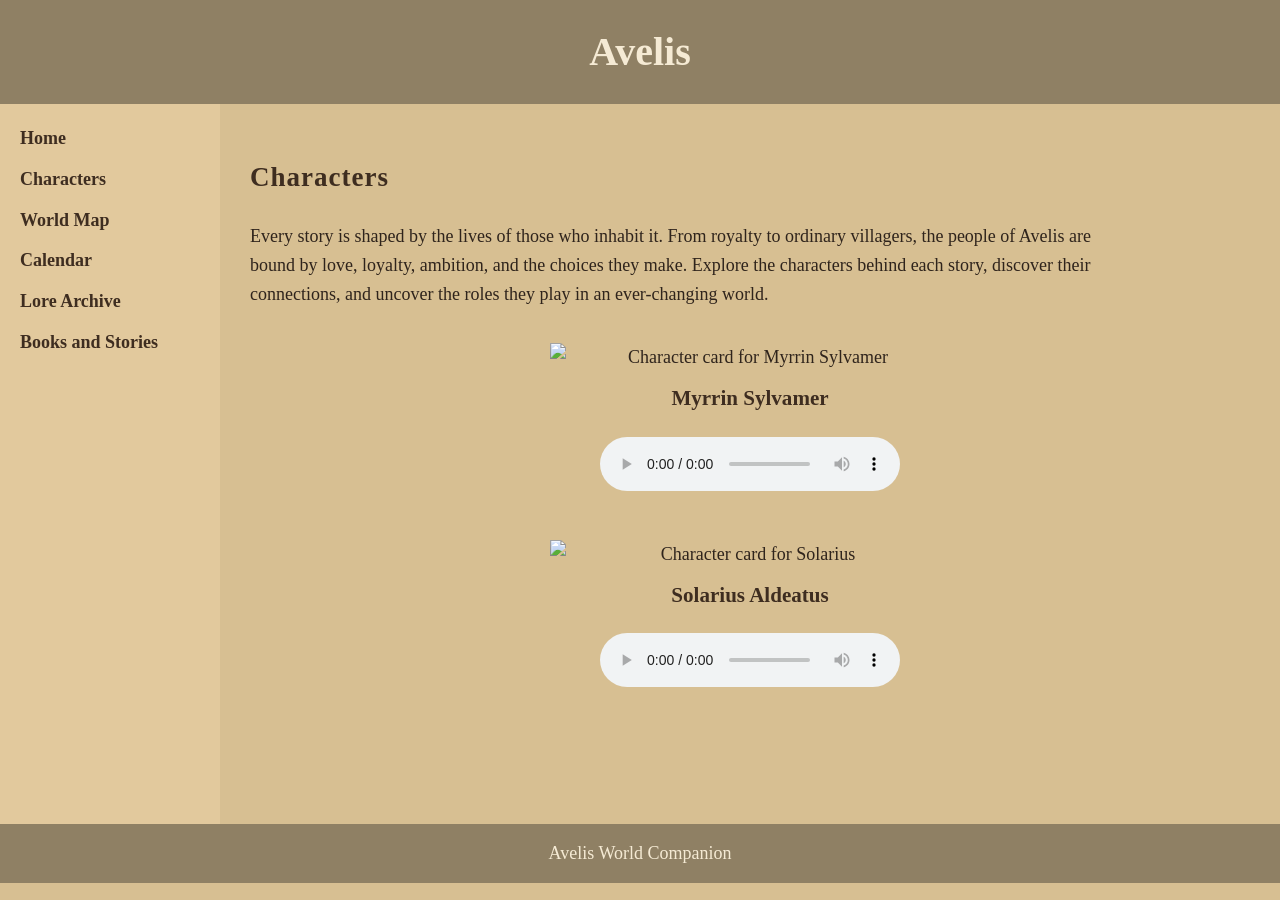
==== characters.html @ f592d96c "Complete Activity 2 website updates" ====
<!DOCTYPE html>
<html lang="en">

<head>
    <meta charset="UTF-8">
    <meta name="viewport" content="width=device-width, initial-scale=1.0">

    <title>Avelis | Characters</title>

    <!-- CST-120 Milestone Project - Characters Page -->

    <style>
        body {
            margin: 0;
            font-family: "Times New Roman", serif;
            font-size: 18px;
            line-height: 1.6;
            color: #2f241c;
            background-color: #d7bf92;
        }

        header {
            background-color: #8f8064;
            padding: 20px;
            text-align: center;
        }

        header h1 {
            margin: 0;
            font-family: Castellar, Georgia, serif;
            font-size: 40px;
            color: #f5ead4;
        }

        .page-layout {
            display: flex;
            min-height: 80vh;
        }

        nav {
            width: 180px;
            background-color: #e2c99d;
            padding: 20px;
        }

        nav ul {
            list-style-type: none;
            padding: 0;
            margin: 0;
        }

        nav li {
            margin-bottom: 12px;
        }

        nav a {
            color: #3e2d20;
            font-weight: bold;
            text-decoration: none;
        }

        nav a:hover {
            text-decoration: underline;
        }

        main {
            flex: 1;
            padding: 30px;
        }

        h2,
        h3 {
            font-family: Castellar, Georgia, serif;
            color: #3e2d20;
        }

        .character-intro {
            max-width: 850px;
            margin-bottom: 35px;
        }

        .character-list {
            display: flex;
            flex-direction: column;
            align-items: center;
            gap: 40px;
        }

        .character-link {
            color: inherit;
            text-decoration: none;
        }

        .character-card {
            text-align: center;
        }

        .character-frame {
            width: 400px;
            height: auto;
            display: block;
        }

        .character-name {
            margin-top: 10px;
        }

        .character-card:hover {
            transform: scale(1.02);
        }

        footer {
            background-color: #8f8064;
            color: #f5ead4;
            text-align: center;
            padding: 15px;
        }

        footer p {
            margin: 0;
        }
    </style>
</head>

<body>

    <header>
        <h1>Avelis</h1>
    </header>

    <div class="page-layout">

      
        <nav aria-label="Main navigation">
            <ul>
                <li><a href="index.html">Home</a></li>
                <li><a href="characters.html">Characters</a></li>
                <li><a href="#">World Map</a></li>
                <li><a href="#">Calendar</a></li>
                <li><a href="lore.html">Lore Archive</a></li>
                <li><a href="#">Books and Stories</a></li>
            </ul>
        </nav>

        <main>

            <section class="character-intro">
            <h2 style="letter-spacing: 1px;">Characters</h2>

            <p style="max-width: 850px;">
                Every story is shaped by the lives of those who inhabit it.
                From royalty to ordinary villagers, the people of Avelis are
                bound by love, loyalty, ambition, and the choices they make.
                Explore the characters behind each story, discover their
                connections, and uncover the roles they play in an ever-changing world.
            </p>
        </section>

            <section class="character-list">

                
                <a href="lore.html" class="character-link">

                    <article class="character-card">

                        <img
                            src="Images/character-cards.png"
                            alt="Character card for Myrrin Sylvamer"
                            class="character-frame"
                        >

                        <h3 class="character-name">Myrrin Sylvamer</h3>

                        <audio controls>
                            <source src="audio/Myrrin.m4a" type="audio/mp4">
                            Your browser does not support the audio element.
                        </audio>

                    </article>

                </a>

                <article class="character-card">

                    <img
                        src="Images/character-cards.png"
                        alt="Character card for Solarius"
                        class="character-frame"
                    >

                    <h3 class="character-name">Solarius Aldeatus</h3>

                    <audio controls>
                        <source src="audio/Solarius.m4a" type="audio/mp4">
                        Your browser does not support the audio element.
                    </audio>

                </article>

            </section>

        </main>

    </div>

    <footer>
        <p>Avelis World Companion</p>
    </footer>

</body>

</html>
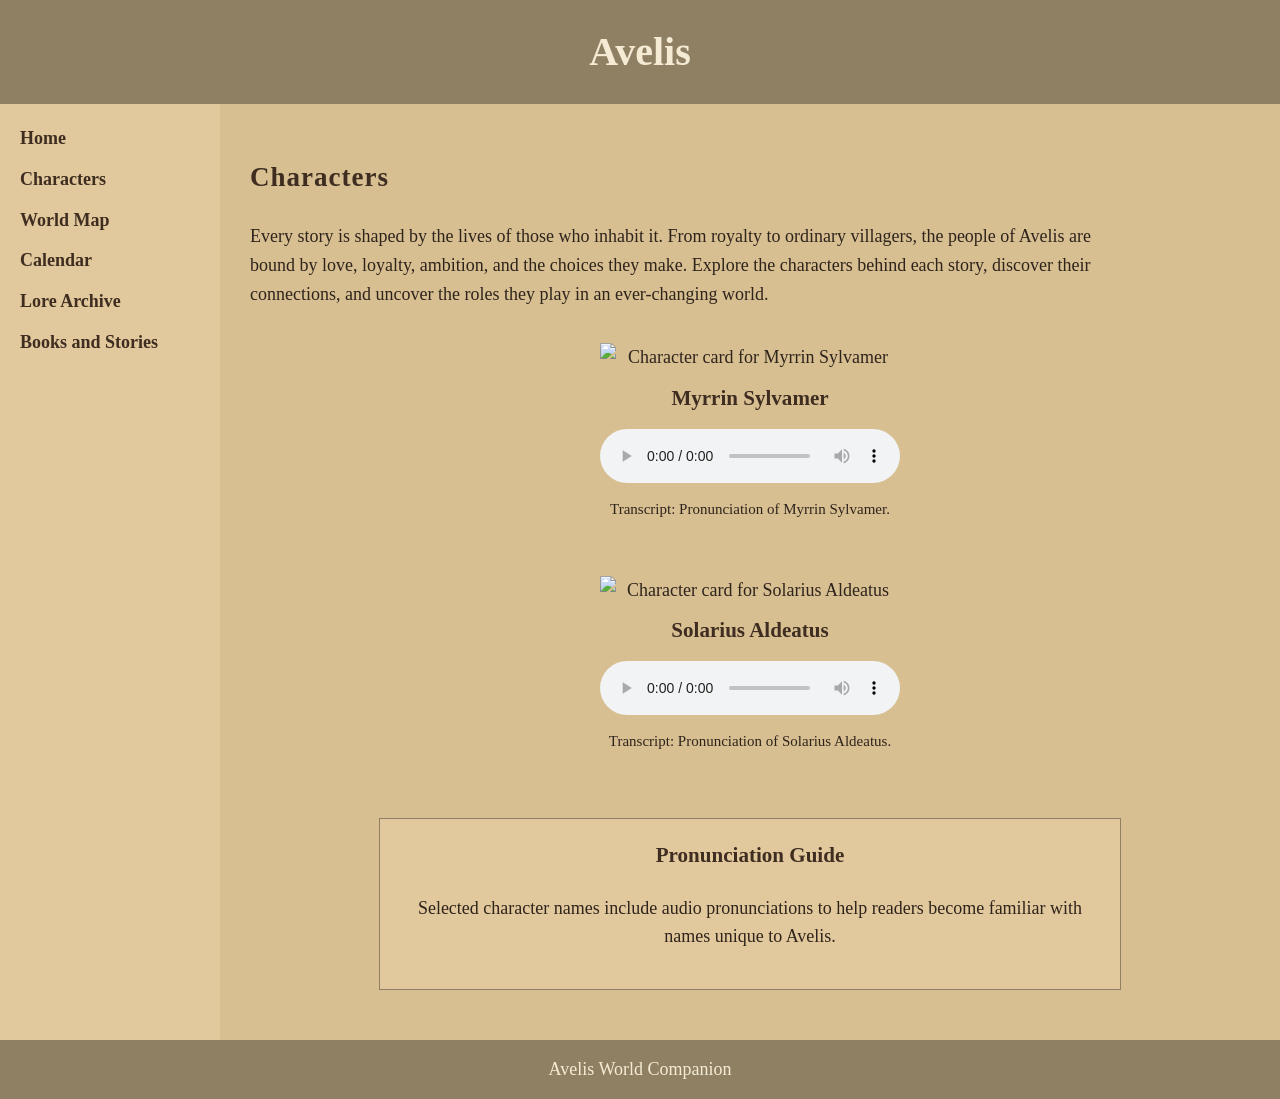
==== commit 49be21c9: "Update Milestone website" ====
--- a/characters.html
+++ b/characters.html
@@ -1,3 +1,10 @@
+<!--
+    CST-120 Milestone 2 - Characters Page
+    This page introduces important characters from the world of Avelis.
+    Character cards, navigation, semantic HTML, and pronunciation audio
+    help users explore the world and understand invented character names.
+-->
+
 <!DOCTYPE html>
 <html lang="en">
 
@@ -7,9 +14,8 @@
 
     <title>Avelis | Characters</title>
 
-    <!-- CST-120 Milestone Project - Characters Page -->
-
     <style>
+
         body {
             margin: 0;
             font-family: "Times New Roman", serif;
@@ -41,6 +47,7 @@
             width: 180px;
             background-color: #e2c99d;
             padding: 20px;
+            flex-shrink: 0;
         }
 
         nav ul {
@@ -96,17 +103,40 @@
         }
 
         .character-frame {
-            width: 400px;
+            width: 300px;
             height: auto;
             display: block;
         }
 
         .character-name {
             margin-top: 10px;
+            margin-bottom: 8px;
         }
 
         .character-card:hover {
             transform: scale(1.02);
+        }
+
+        audio {
+            margin-top: 5px;
+        }
+
+        .audio-transcript {
+            font-size: 15px;
+            margin-top: 5px;
+        }
+
+        aside {
+            max-width: 700px;
+            margin: 50px auto 20px auto;
+            padding: 20px;
+            background-color: #e2c99d;
+            border: 1px solid #8f8064;
+            text-align: center;
+        }
+
+        aside h3 {
+            margin-top: 0;
         }
 
         footer {
@@ -119,18 +149,26 @@
         footer p {
             margin: 0;
         }
+
     </style>
 </head>
 
 <body>
 
+    <!--
+        The header identifies the website and provides a consistent
+        introductory landmark for users and assistive technologies.
+    -->
     <header>
         <h1>Avelis</h1>
     </header>
 
     <div class="page-layout">
 
-      
+        <!--
+            Relative anchor links provide consistent navigation between
+            Avelis pages and help users discover related site content.
+        -->
         <nav aria-label="Main navigation">
             <ul>
                 <li><a href="index.html">Home</a></li>
@@ -142,26 +180,42 @@
             </ul>
         </nav>
 
+        <!--
+            The main element identifies the primary content of this page
+            and separates it from repeated navigation and footer content.
+        -->
         <main>
 
+            <!--
+                This section introduces the purpose of the Characters page.
+            -->
             <section class="character-intro">
-            <h2 style="letter-spacing: 1px;">Characters</h2>
-
-            <p style="max-width: 850px;">
-                Every story is shaped by the lives of those who inhabit it.
-                From royalty to ordinary villagers, the people of Avelis are
-                bound by love, loyalty, ambition, and the choices they make.
-                Explore the characters behind each story, discover their
-                connections, and uncover the roles they play in an ever-changing world.
-            </p>
-        </section>
-
+
+                <h2 style="letter-spacing: 1px;">Characters</h2>
+
+                <p style="max-width: 850px;">
+                    Every story is shaped by the lives of those who inhabit it.
+                    From royalty to ordinary villagers, the people of Avelis are
+                    bound by love, loyalty, ambition, and the choices they make.
+                    Explore the characters behind each story, discover their
+                    connections, and uncover the roles they play in an ever-changing world.
+                </p>
+
+            </section>
+
+            <!--
+                Each article contains information about an individual character.
+                Article elements help organize self-contained character entries.
+            -->
             <section class="character-list">
 
-                
-                <a href="lore.html" class="character-link">
-
-                    <article class="character-card">
+                <article class="character-card">
+
+                    <!--
+                        The character image also functions as a media-based anchor
+                        linking users to additional information in the Lore Archive.
+                    -->
+                    <a href="lore.html" class="character-link">
 
                         <img
                             src="Images/character-cards.png"
@@ -169,40 +223,76 @@
                             class="character-frame"
                         >
 
-                        <h3 class="character-name">Myrrin Sylvamer</h3>
-
-                        <audio controls>
-                            <source src="audio/Myrrin.m4a" type="audio/mp4">
-                            Your browser does not support the audio element.
-                        </audio>
-
-                    </article>
-
-                </a>
+                    </a>
+
+                    <h3 class="character-name">Myrrin Sylvamer</h3>
+
+                    <!--
+                        Original pronunciation recording created for the Avelis project.
+                        Playback controls allow users to choose when audio begins.
+                        The transcript below provides a text alternative.
+                    -->
+                    <audio controls>
+                        <source src="audio/Myrrin.m4a" type="audio/mp4">
+                        Your browser does not support the audio element.
+                    </audio>
+
+                    <p class="audio-transcript">
+                        Transcript: Pronunciation of Myrrin Sylvamer.
+                    </p>
+
+                </article>
 
                 <article class="character-card">
 
                     <img
                         src="Images/character-cards.png"
-                        alt="Character card for Solarius"
+                        alt="Character card for Solarius Aldeatus"
                         class="character-frame"
                     >
 
                     <h3 class="character-name">Solarius Aldeatus</h3>
 
+                    <!--
+                        Original pronunciation recording created for the Avelis project.
+                        Playback controls give users control over the media.
+                        The transcript provides a text alternative.
+                    -->
                     <audio controls>
                         <source src="audio/Solarius.m4a" type="audio/mp4">
                         Your browser does not support the audio element.
                     </audio>
 
+                    <p class="audio-transcript">
+                        Transcript: Pronunciation of Solarius Aldeatus.
+                    </p>
+
                 </article>
 
             </section>
 
+            <!--
+                The aside provides supporting information related to the
+                pronunciation feature without interrupting the main character content.
+            -->
+            <aside>
+
+                <h3>Pronunciation Guide</h3>
+
+                <p>
+                    Selected character names include audio pronunciations to help
+                    readers become familiar with names unique to Avelis.
+                </p>
+
+            </aside>
+
         </main>
 
     </div>
 
+    <!--
+        The footer provides consistent closing information for the website.
+    -->
     <footer>
         <p>Avelis World Companion</p>
     </footer>
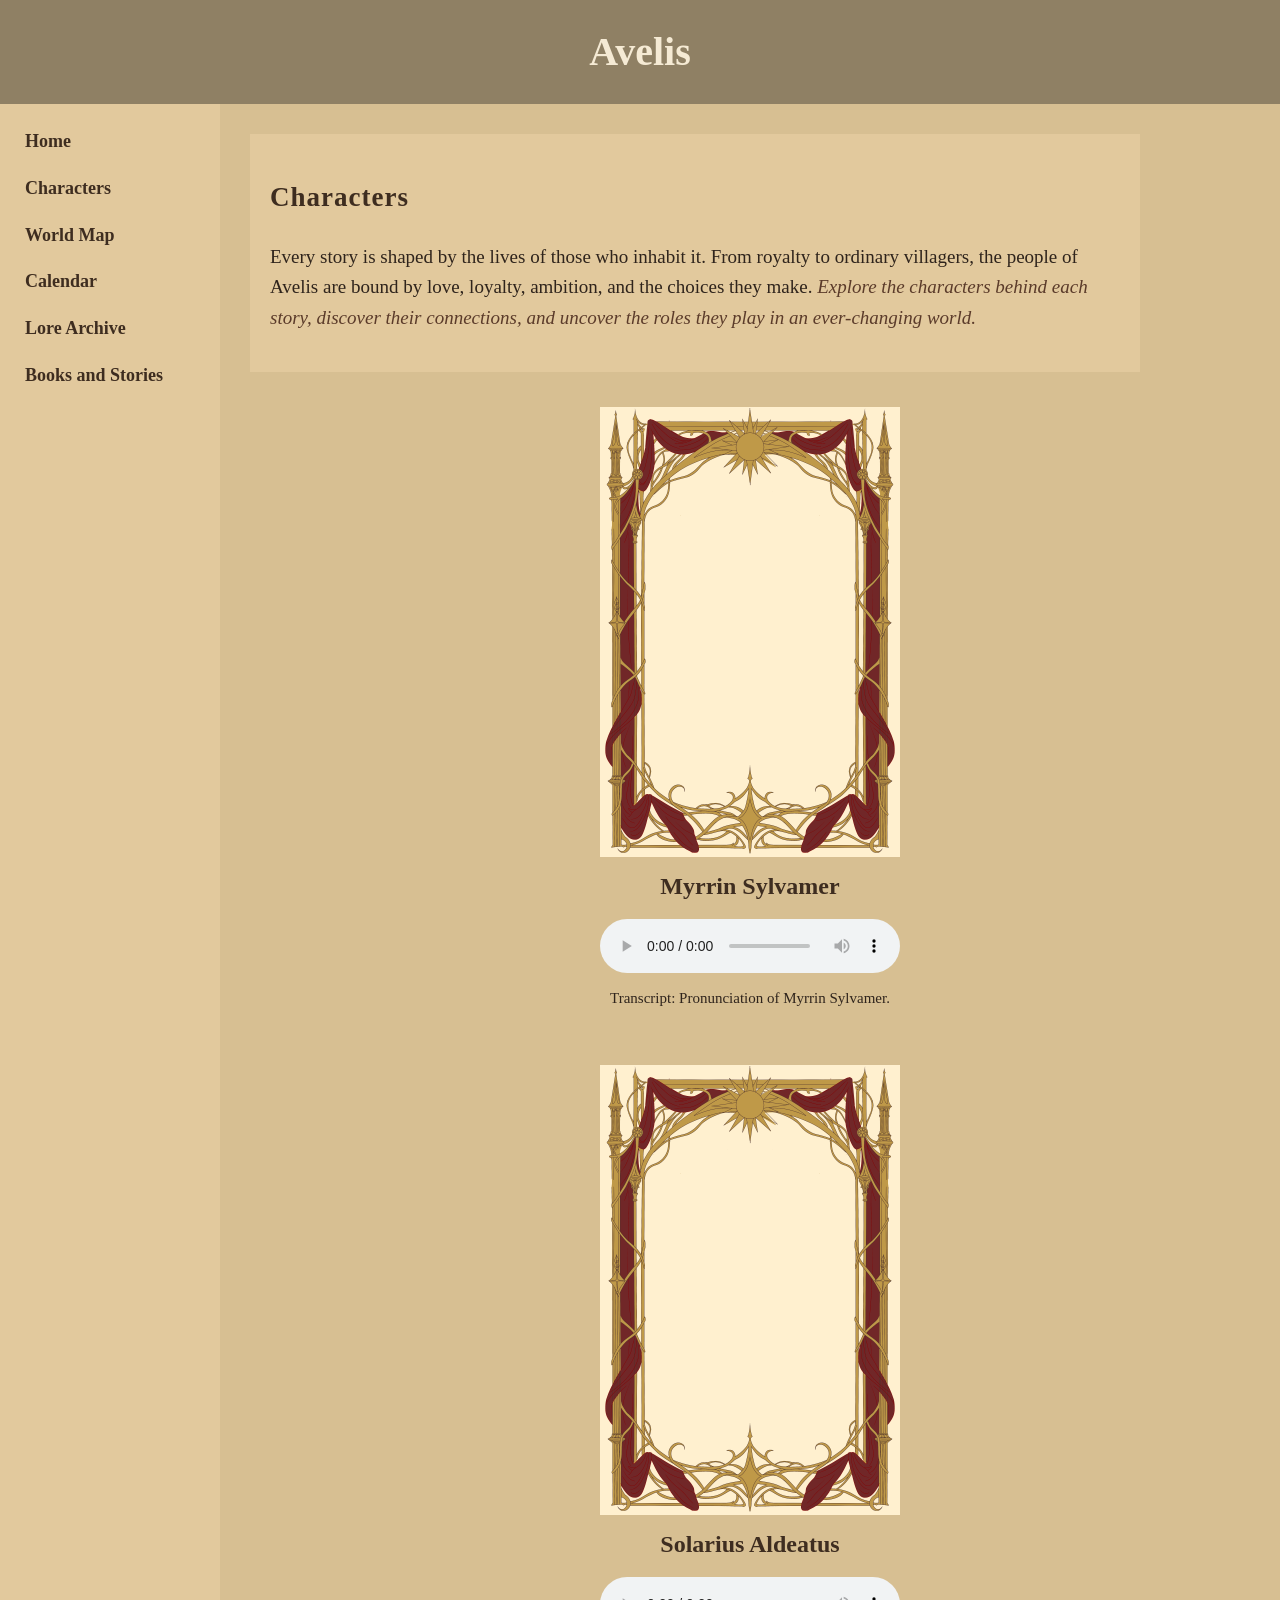
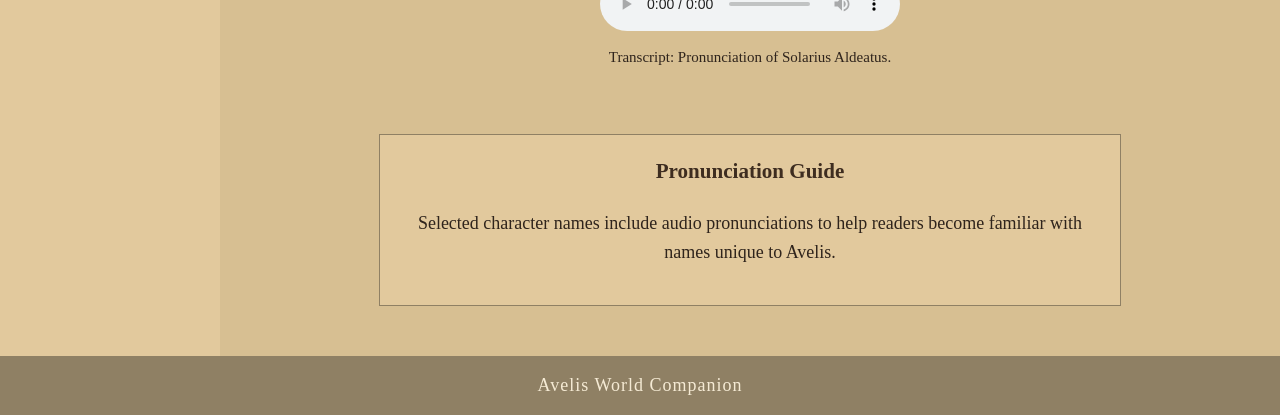
==== commit ea352691: "Complete Milestone 3 website styling" ====
--- a/characters.html
+++ b/characters.html
@@ -1,11 +1,12 @@
+<!DOCTYPE html>
+
 <!--
-    CST-120 Milestone 2 - Characters Page
+    CST-120 Milestone 3 - Characters Page
     This page introduces important characters from the world of Avelis.
-    Character cards, navigation, semantic HTML, and pronunciation audio
-    help users explore the world and understand invented character names.
+    Shared site styling is stored in styles.css, while character-specific
+    layout, interaction, and intentional specificity overrides remain here.
 -->
 
-<!DOCTYPE html>
 <html lang="en">
 
 <head>
@@ -14,77 +15,42 @@
 
     <title>Avelis | Characters</title>
 
+    <link rel="stylesheet" href="styles.css">
+
     <style>
 
-        body {
-            margin: 0;
-            font-family: "Times New Roman", serif;
-            font-size: 18px;
-            line-height: 1.6;
-            color: #2f241c;
-            background-color: #d7bf92;
-        }
-
-        header {
-            background-color: #8f8064;
-            padding: 20px;
-            text-align: center;
-        }
-
-        header h1 {
-            margin: 0;
-            font-family: Castellar, Georgia, serif;
-            font-size: 40px;
-            color: #f5ead4;
-        }
-
-        .page-layout {
-            display: flex;
-            min-height: 80vh;
-        }
-
-        nav {
-            width: 180px;
-            background-color: #e2c99d;
-            padding: 20px;
-            flex-shrink: 0;
-        }
-
-        nav ul {
-            list-style-type: none;
-            padding: 0;
-            margin: 0;
-        }
-
-        nav li {
-            margin-bottom: 12px;
-        }
-
-        nav a {
-            color: #3e2d20;
-            font-weight: bold;
-            text-decoration: none;
-        }
-
-        nav a:hover {
-            text-decoration: underline;
-        }
-
-        main {
-            flex: 1;
-            padding: 30px;
-        }
-
-        h2,
-        h3 {
-            font-family: Castellar, Georgia, serif;
-            color: #3e2d20;
-        }
+        /* Characters page introduction */
 
         .character-intro {
             max-width: 850px;
             margin-bottom: 35px;
-        }
+            padding: 20px;
+            background-color: #e2c99d;
+        }
+
+        /*
+            These selectors intentionally have greater specificity than
+            the shared character-intro rules in styles.css.
+        */
+
+        main .character-intro h2 {
+            letter-spacing: 1px;
+            color: #3e2d20;
+        }
+
+        main .character-intro p {
+            max-width: 850px;
+            font-size: 19px;
+            color: #2f241c;
+        }
+
+        .intro-emphasis {
+            color: #5b3b2a;
+            font-style: italic;
+        }
+
+
+        /* Character cards */
 
         .character-list {
             display: flex;
@@ -100,12 +66,23 @@
 
         .character-card {
             text-align: center;
+            transition: transform 0.3s ease;
+        }
+
+        .character-card:hover,
+        .character-card:focus-within {
+            transform: scale(1.02);
         }
 
         .character-frame {
             width: 300px;
             height: auto;
             display: block;
+            transition: transform 0.3s ease;
+        }
+
+        .character-frame:hover {
+            transform: rotate(1deg);
         }
 
         .character-name {
@@ -113,11 +90,19 @@
             margin-bottom: 8px;
         }
 
-        .character-card:hover {
-            transform: scale(1.02);
-        }
-
-        audio {
+        /*
+            This page-specific selector intentionally overrides the
+            shared .character-name font size in styles.css.
+        */
+
+        article.character-card .character-name {
+            font-size: 24px;
+        }
+
+
+        /* Pronunciation media */
+
+        .character-card audio {
             margin-top: 5px;
         }
 
@@ -126,49 +111,151 @@
             margin-top: 5px;
         }
 
-        aside {
+
+        /* Pronunciation guide */
+
+        .pronunciation-guide {
             max-width: 700px;
             margin: 50px auto 20px auto;
             padding: 20px;
-            background-color: #e2c99d;
-            border: 1px solid #8f8064;
             text-align: center;
-        }
-
-        aside h3 {
+            transition:
+                background-color 0.4s ease,
+                border-color 0.4s ease;
+        }
+
+        .pronunciation-guide:hover {
+            background-color: #ecd8b4;
+            border-color: #6f5137;
+        }
+
+        .pronunciation-guide h3 {
             margin-top: 0;
         }
 
-        footer {
-            background-color: #8f8064;
-            color: #f5ead4;
-            text-align: center;
-            padding: 15px;
-        }
-
-        footer p {
-            margin: 0;
+
+        /* Animation 1: subtle movement */
+
+        @keyframes gentleMove {
+            from {
+                transform: translateY(0);
+            }
+
+            to {
+                transform: translateY(-6px);
+            }
+        }
+
+        .character-name {
+            animation: gentleMove 1.5s ease-in-out alternate;
+        }
+
+
+        /* Animation 2: heading color */
+
+        @keyframes softColorChange {
+            from {
+                color: #3e2d20;
+            }
+
+            to {
+                color: #8f8064;
+            }
+        }
+
+        .character-intro h2 {
+            animation: softColorChange 2s ease-in-out alternate;
+        }
+
+
+        /* Animation 3: slower timing */
+
+        @keyframes gentlePulse {
+            0% {
+                transform: scale(1);
+            }
+
+            50% {
+                transform: scale(1.02);
+            }
+
+            100% {
+                transform: scale(1);
+            }
+        }
+
+        .pronunciation-guide {
+            animation: gentlePulse 3s ease-in-out;
+        }
+
+
+        /* Animation 4: delayed appearance */
+
+        @keyframes fadeIn {
+            from {
+                opacity: 0;
+            }
+
+            to {
+                opacity: 1;
+            }
+        }
+
+        .audio-transcript {
+            animation: fadeIn 1s ease 1s both;
+        }
+
+
+        /* Responsive character layout */
+
+        @media (max-width: 800px) {
+
+            .page-layout {
+                display: block;
+            }
+
+            nav {
+                width: auto;
+            }
+
+            nav ul {
+                display: flex;
+                flex-wrap: wrap;
+                gap: 10px;
+            }
+
+            nav li {
+                margin-bottom: 0;
+            }
+
+            .character-frame {
+                width: 100%;
+                max-width: 300px;
+            }
+
+            .character-intro {
+                margin-left: auto;
+                margin-right: auto;
+            }
         }
 
     </style>
 </head>
 
+
 <body>
 
-    <!--
-        The header identifies the website and provides a consistent
-        introductory landmark for users and assistive technologies.
-    -->
+    <!-- Shared site header -->
+
     <header>
         <h1>Avelis</h1>
     </header>
 
+
     <div class="page-layout">
 
-        <!--
-            Relative anchor links provide consistent navigation between
-            Avelis pages and help users discover related site content.
-        -->
+        <!-- Main site navigation -->
+
         <nav aria-label="Main navigation">
             <ul>
                 <li><a href="index.html">Home</a></li>
@@ -180,60 +267,67 @@
             </ul>
         </nav>
 
-        <!--
-            The main element identifies the primary content of this page
-            and separates it from repeated navigation and footer content.
-        -->
+
         <main>
 
-            <!--
-                This section introduces the purpose of the Characters page.
-            -->
+            <!-- Characters page introduction -->
+
             <section class="character-intro">
 
-                <h2 style="letter-spacing: 1px;">Characters</h2>
-
-                <p style="max-width: 850px;">
+                <h2>Characters</h2>
+
+                <p>
                     Every story is shaped by the lives of those who inhabit it.
                     From royalty to ordinary villagers, the people of Avelis are
                     bound by love, loyalty, ambition, and the choices they make.
-                    Explore the characters behind each story, discover their
-                    connections, and uncover the roles they play in an ever-changing world.
+
+                    <span class="intro-emphasis">
+                        Explore the characters behind each story, discover their
+                        connections, and uncover the roles they play in an
+                        ever-changing world.
+                    </span>
                 </p>
 
             </section>
 
-            <!--
-                Each article contains information about an individual character.
-                Article elements help organize self-contained character entries.
-            -->
+
+            <!-- Character entries -->
+
             <section class="character-list">
 
                 <article class="character-card">
 
                     <!--
-                        The character image also functions as a media-based anchor
-                        linking users to additional information in the Lore Archive.
+                        Myrrin's image also acts as a link to the Lore Archive,
+                        connecting character content with related world information.
                     -->
+
                     <a href="lore.html" class="character-link">
 
                         <img
-                            src="Images/character-cards.png"
+                            src="images/character-cards.png"
                             alt="Character card for Myrrin Sylvamer"
                             class="character-frame"
                         >
 
                     </a>
 
-                    <h3 class="character-name">Myrrin Sylvamer</h3>
+
+                    <h3 class="character-name">
+                        Myrrin Sylvamer
+                    </h3>
+
 
                     <!--
-                        Original pronunciation recording created for the Avelis project.
-                        Playback controls allow users to choose when audio begins.
-                        The transcript below provides a text alternative.
+                        Audio controls allow users to choose when playback begins.
+                        The written transcript provides a text alternative.
                     -->
+
                     <audio controls>
-                        <source src="audio/Myrrin.m4a" type="audio/mp4">
+                        <source
+                            src="audio/Myrrin.m4a"
+                            type="audio/mp4"
+                        >
                         Your browser does not support the audio element.
                     </audio>
 
@@ -243,23 +337,31 @@
 
                 </article>
 
+
                 <article class="character-card">
 
                     <img
-                        src="Images/character-cards.png"
+                        src="images/character-cards.png"
                         alt="Character card for Solarius Aldeatus"
                         class="character-frame"
                     >
 
-                    <h3 class="character-name">Solarius Aldeatus</h3>
+
+                    <h3 class="character-name">
+                        Solarius Aldeatus
+                    </h3>
+
 
                     <!--
-                        Original pronunciation recording created for the Avelis project.
-                        Playback controls give users control over the media.
-                        The transcript provides a text alternative.
+                        Audio controls provide user-controlled pronunciation media.
+                        The written transcript provides a text alternative.
                     -->
+
                     <audio controls>
-                        <source src="audio/Solarius.m4a" type="audio/mp4">
+                        <source
+                            src="audio/Solarius.m4a"
+                            type="audio/mp4"
+                        >
                         Your browser does not support the audio element.
                     </audio>
 
@@ -271,11 +373,10 @@
 
             </section>
 
-            <!--
-                The aside provides supporting information related to the
-                pronunciation feature without interrupting the main character content.
-            -->
-            <aside>
+
+            <!-- Supporting pronunciation information -->
+
+            <aside class="pronunciation-guide">
 
                 <h3>Pronunciation Guide</h3>
 
@@ -290,9 +391,9 @@
 
     </div>
 
-    <!--
-        The footer provides consistent closing information for the website.
-    -->
+
+    <!-- Shared site footer -->
+
     <footer>
         <p>Avelis World Companion</p>
     </footer>
--- a/styles.css
+++ b/styles.css
@@ -0,0 +1,174 @@
+/*
+    Avelis World Companion - Shared Stylesheet
+
+    Naming approach:
+    Shared site elements use simple element and class selectors.
+    Page-specific styles remain in their individual HTML files when needed.
+    This keeps reusable styles predictable and allows intentional
+    specificity overrides without using !important.
+*/
+
+:root {
+    --color-background: #d7bf92;
+    --color-panel: #e2c99d;
+    --color-header: #8f8064;
+    --color-text: #2f241c;
+    --color-heading: #3e2d20;
+    --color-light: #f5ead4;
+    --color-accent: #d3b47b;
+    --color-border: #8f8064;
+}
+
+
+/* Shared page structure */
+
+body {
+    margin: 0;
+    font-family: "Times New Roman", serif;
+    font-size: 18px;
+    line-height: 1.6;
+    color: var(--color-text);
+    background-color: var(--color-background);
+}
+
+header {
+    background-color: var(--color-header);
+    padding: 20px;
+    text-align: center;
+}
+
+header h1 {
+    margin: 0;
+    font-family: Castellar, Georgia, serif;
+    font-size: 40px;
+    color: var(--color-light);
+}
+
+.page-layout {
+    display: flex;
+    min-height: 80vh;
+}
+
+main {
+    flex: 1;
+    padding: 30px;
+}
+
+h2,
+h3 {
+    font-family: Castellar, Georgia, serif;
+    color: var(--color-heading);
+}
+
+
+/* Shared navigation */
+
+nav {
+    width: 180px;
+    background-color: var(--color-panel);
+    padding: 20px;
+    flex-shrink: 0;
+}
+
+nav ul {
+    list-style-type: none;
+    padding: 0;
+    margin: 0;
+}
+
+nav li {
+    margin-bottom: 12px;
+}
+
+nav a {
+    display: inline-block;
+    padding: 3px 5px;
+    border-radius: 4px;
+    color: var(--color-heading);
+    background-color: transparent;
+    font-weight: bold;
+    text-decoration: none;
+    transition: background-color 0.3s ease,
+                color 0.3s ease;
+}
+
+nav a:hover,
+nav a:focus {
+    background-color: var(--color-accent);
+    color: #ffffff;
+    text-decoration: underline;
+}
+
+
+/* Shared media */
+
+img {
+    max-width: 100%;
+    height: auto;
+}
+
+audio,
+video {
+    max-width: 100%;
+}
+
+
+/* Shared supporting content */
+
+aside {
+    background-color: var(--color-panel);
+    border: 1px solid var(--color-border);
+}
+
+
+/*
+    Shared character styles.
+    The Characters page intentionally uses more specific
+    internal selectors to override some of these rules.
+*/
+
+.character-intro h2 {
+    color: #6f5137;
+}
+
+.character-intro p {
+    color: #6f5137;
+}
+
+.character-name {
+    font-size: 20px;
+}
+
+
+/* Shared footer */
+
+footer {
+    background-color: var(--color-header);
+    color: var(--color-light);
+    text-align: center;
+    padding: 15px;
+    letter-spacing: 1px;
+}
+
+footer p {
+    margin: 0;
+}
+
+
+/*
+    Accessibility:
+    Motion is reduced when the user's device requests
+    a reduced-motion experience.
+*/
+
+@media (prefers-reduced-motion: reduce) {
+
+    *,
+    *::before,
+    *::after {
+        animation-duration: 0.01ms !important;
+        animation-iteration-count: 1 !important;
+        transition-duration: 0.01ms !important;
+        scroll-behavior: auto !important;
+    }
+}
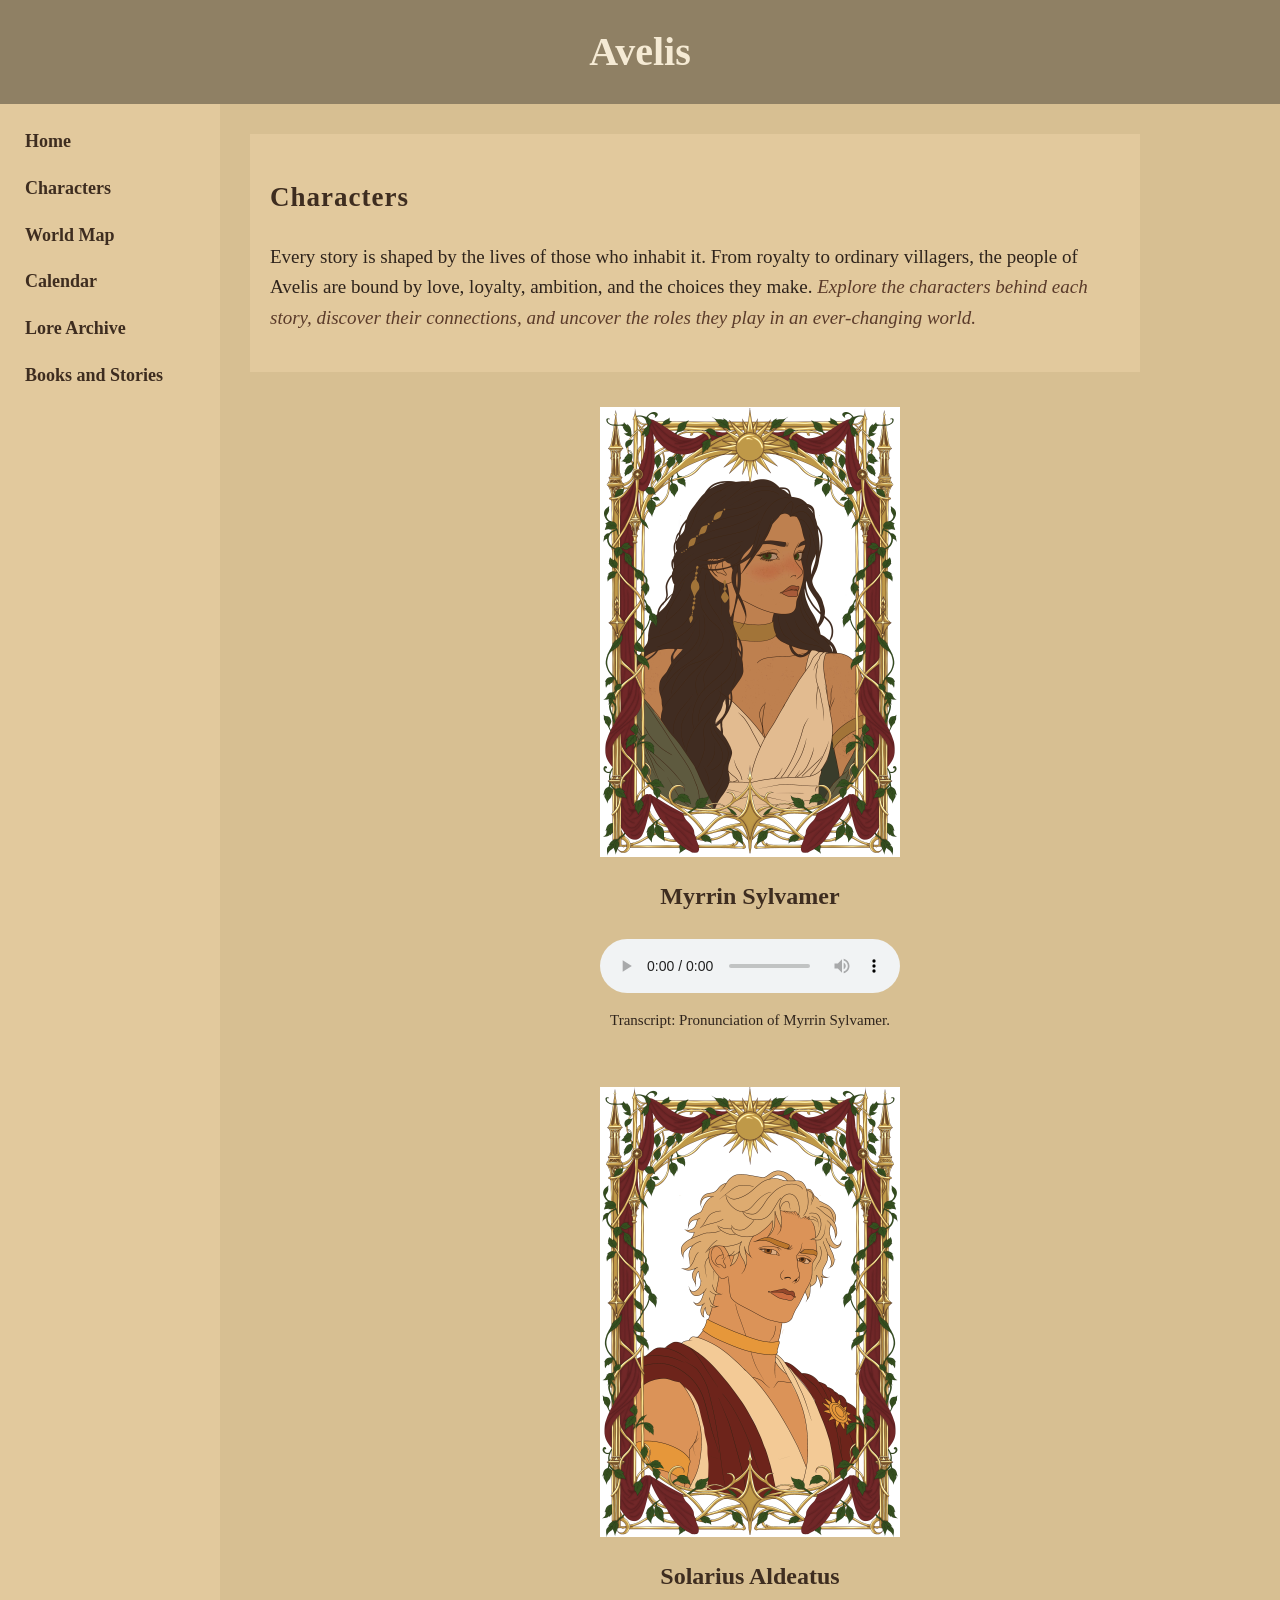
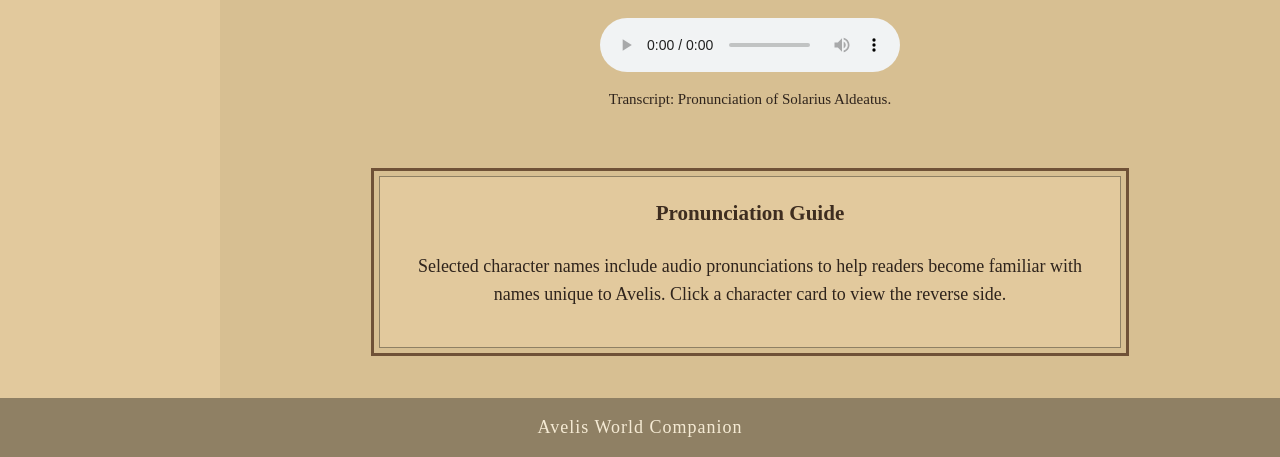
==== commit ab075225: "Update Milestone 4 pages and styles" ====
--- a/characters.html
+++ b/characters.html
@@ -1,7 +1,7 @@
 <!DOCTYPE html>
 
 <!--
-    CST-120 Milestone 3 - Characters Page
+    CST-120 Milestone 4 - Characters Page
     This page introduces important characters from the world of Avelis.
     Shared site styling is stored in styles.css, while character-specific
     layout, interaction, and intentional specificity overrides remain here.
@@ -50,7 +50,10 @@
         }
 
 
-        /* Character cards */
+        /*
+            Flexbox keeps the character cards in a centered vertical list.
+            Gap provides consistent spacing between each character entry.
+        */
 
         .character-list {
             display: flex;
@@ -59,31 +62,84 @@
             gap: 40px;
         }
 
-        .character-link {
-            color: inherit;
-            text-decoration: none;
-        }
+
+        /*
+            Grid organizes the card image, character name, audio,
+            and transcript into one centered column.
+        */
 
         .character-card {
+            display: grid;
+            grid-template-columns: 1fr;
+            justify-items: center;
+            gap: 10px;
             text-align: center;
             transition: transform 0.3s ease;
         }
 
-        .character-card:hover,
-        .character-card:focus-within {
+        /*
+            Existing hover transformation:
+            the full character card grows slightly.
+        */
+
+        .character-card:hover {
             transform: scale(1.02);
         }
+
+
+        /* Flip card */
+
+        .flip-card {
+            width: 300px;
+            height: 450px;
+            perspective: 1000px;
+            cursor: pointer;
+            background-color: transparent;
+        }
+
+        .flip-card-inner {
+            position: relative;
+            width: 100%;
+            height: 100%;
+            transition: transform 0.7s ease;
+            transform-style: preserve-3d;
+        }
+
+        /*
+            The flipped class is added with JavaScript
+            only after the visitor clicks the card.
+        */
+
+        .flip-card.flipped .flip-card-inner {
+            transform: rotateY(180deg);
+        }
+
+        .flip-card-front,
+        .flip-card-back {
+            position: absolute;
+            width: 100%;
+            height: 100%;
+            backface-visibility: hidden;
+            background-color: transparent;
+        }
+
+        .flip-card-back {
+            transform: rotateY(180deg);
+        }
+
+
+        /* Character card images */
 
         .character-frame {
             width: 300px;
-            height: auto;
+            height: 450px;
+            object-fit: contain;
             display: block;
-            transition: transform 0.3s ease;
-        }
-
-        .character-frame:hover {
-            transform: rotate(1deg);
-        }
+            background-color: transparent;
+        }
+
+
+        /* Character names */
 
         .character-name {
             margin-top: 10px;
@@ -134,9 +190,10 @@
         }
 
 
-        /* Animation 1: subtle movement */
+        /* Animation 1: subtle character-name movement */
 
         @keyframes gentleMove {
+
             from {
                 transform: translateY(0);
             }
@@ -151,9 +208,10 @@
         }
 
 
-        /* Animation 2: heading color */
+        /* Animation 2: introduction heading color change */
 
         @keyframes softColorChange {
+
             from {
                 color: #3e2d20;
             }
@@ -168,9 +226,10 @@
         }
 
 
-        /* Animation 3: slower timing */
+        /* Animation 3: pronunciation guide pulse */
 
         @keyframes gentlePulse {
+
             0% {
                 transform: scale(1);
             }
@@ -189,9 +248,10 @@
         }
 
 
-        /* Animation 4: delayed appearance */
+        /* Animation 4: transcript appearance */
 
         @keyframes fadeIn {
+
             from {
                 opacity: 0;
             }
@@ -210,22 +270,10 @@
 
         @media (max-width: 800px) {
 
-            .page-layout {
-                display: block;
-            }
-
-            nav {
-                width: auto;
-            }
-
-            nav ul {
-                display: flex;
-                flex-wrap: wrap;
-                gap: 10px;
-            }
-
-            nav li {
-                margin-bottom: 0;
+            .flip-card {
+                width: 90%;
+                max-width: 300px;
+                height: 450px;
             }
 
             .character-frame {
@@ -239,7 +287,52 @@
             }
         }
 
+
+        /* Box model example */
+
+        .outline-example {
+            margin: 50px auto 20px auto;
+            padding: 20px;
+            border: 1px solid #8f8064;
+            outline: 3px solid #6f5137;
+            outline-offset: 5px;
+        }
+
+
+        /*
+            Accessibility:
+            Animations and movement are removed when the user's
+            device requests a reduced-motion experience.
+        */
+
+        @media (prefers-reduced-motion: reduce) {
+
+            .character-card {
+                transition-duration: 0.01ms;
+            }
+
+            .character-card:hover {
+                transform: none;
+            }
+
+            .flip-card-inner {
+                transition-duration: 0.01ms;
+            }
+
+            .character-name,
+            .character-intro h2,
+            .pronunciation-guide,
+            .audio-transcript {
+                animation: none;
+            }
+
+            .pronunciation-guide {
+                transition-duration: 0.01ms;
+            }
+        }
+
     </style>
+
 </head>
 
 
@@ -257,14 +350,16 @@
         <!-- Main site navigation -->
 
         <nav aria-label="Main navigation">
+
             <ul>
                 <li><a href="index.html">Home</a></li>
                 <li><a href="characters.html">Characters</a></li>
-                <li><a href="#">World Map</a></li>
+                <li><a href="map.html">World Map</a></li>
                 <li><a href="#">Calendar</a></li>
                 <li><a href="lore.html">Lore Archive</a></li>
                 <li><a href="#">Books and Stories</a></li>
             </ul>
+
         </nav>
 
 
@@ -295,22 +390,42 @@
 
             <section class="character-list">
 
+
+                <!-- Myrrin Sylvamer -->
+
                 <article class="character-card">
 
-                    <!--
-                        Myrrin's image also acts as a link to the Lore Archive,
-                        connecting character content with related world information.
-                    -->
-
-                    <a href="lore.html" class="character-link">
-
-                        <img
-                            src="images/character-cards.png"
-                            alt="Character card for Myrrin Sylvamer"
-                            class="character-frame"
-                        >
-
-                    </a>
+                    <div
+                        class="flip-card"
+                        onclick="flipCard(this)"
+                    >
+
+                        <div class="flip-card-inner">
+
+                            <div class="flip-card-front">
+
+                                <img
+                                    src="images/Myrrin-Card-Draft.png"
+                                    alt="Character card for Myrrin Sylvamer"
+                                    class="character-frame"
+                                >
+
+                            </div>
+
+
+                            <div class="flip-card-back">
+
+                                <img
+                                    src="images/Card-Blank.png"
+                                    alt="Back of Myrrin Sylvamer's character card"
+                                    class="character-frame"
+                                >
+
+                            </div>
+
+                        </div>
+
+                    </div>
 
 
                     <h3 class="character-name">
@@ -318,18 +433,19 @@
                     </h3>
 
 
-                    <!--
-                        Audio controls allow users to choose when playback begins.
-                        The written transcript provides a text alternative.
-                    -->
+                    <!-- Pronunciation audio -->
 
                     <audio controls>
+
                         <source
                             src="audio/Myrrin.m4a"
                             type="audio/mp4"
                         >
+
                         Your browser does not support the audio element.
+
                     </audio>
+
 
                     <p class="audio-transcript">
                         Transcript: Pronunciation of Myrrin Sylvamer.
@@ -338,13 +454,41 @@
                 </article>
 
 
+                <!-- Solarius Aldeatus -->
+
                 <article class="character-card">
 
-                    <img
-                        src="images/character-cards.png"
-                        alt="Character card for Solarius Aldeatus"
-                        class="character-frame"
+                    <div
+                        class="flip-card"
+                        onclick="flipCard(this)"
                     >
+
+                        <div class="flip-card-inner">
+
+                            <div class="flip-card-front">
+
+                                <img
+                                    src="images/Solarius-Card-Draft.png"
+                                    alt="Character card for Solarius Aldeatus"
+                                    class="character-frame"
+                                >
+
+                            </div>
+
+
+                            <div class="flip-card-back">
+
+                                <img
+                                    src="images/Card-Blank.png"
+                                    alt="Back of Solarius Aldeatus's character card"
+                                    class="character-frame"
+                                >
+
+                            </div>
+
+                        </div>
+
+                    </div>
 
 
                     <h3 class="character-name">
@@ -352,18 +496,19 @@
                     </h3>
 
 
-                    <!--
-                        Audio controls provide user-controlled pronunciation media.
-                        The written transcript provides a text alternative.
-                    -->
+                    <!-- Pronunciation audio -->
 
                     <audio controls>
+
                         <source
                             src="audio/Solarius.m4a"
                             type="audio/mp4"
                         >
+
                         Your browser does not support the audio element.
+
                     </audio>
+
 
                     <p class="audio-transcript">
                         Transcript: Pronunciation of Solarius Aldeatus.
@@ -376,13 +521,14 @@
 
             <!-- Supporting pronunciation information -->
 
-            <aside class="pronunciation-guide">
+            <aside class="pronunciation-guide outline-example">
 
                 <h3>Pronunciation Guide</h3>
 
                 <p>
                     Selected character names include audio pronunciations to help
-                    readers become familiar with names unique to Avelis.
+                    readers become familiar with names unique to Avelis. Click a
+                    character card to view the reverse side.
                 </p>
 
             </aside>
@@ -398,6 +544,17 @@
         <p>Avelis World Companion</p>
     </footer>
 
+
+    <!-- Character card flip -->
+
+    <script>
+
+        function flipCard(card) {
+            card.classList.toggle("flipped");
+        }
+
+    </script>
+
 </body>
 
 </html>
--- a/styles.css
+++ b/styles.css
@@ -7,6 +7,9 @@
     This keeps reusable styles predictable and allows intentional
     specificity overrides without using !important.
 */
+
+
+/* Shared color variables */
 
 :root {
     --color-background: #d7bf92;
@@ -20,6 +23,20 @@
 }
 
 
+/*
+    Custom font:
+    Original handwriting font created by Samantha Manuszak.
+    Used with permission from the creator for this academic project.
+*/
+
+@font-face {
+    font-family: "Samantha Handwriting";
+    src: url("font/Samantha-Handwriting.ttf") format("truetype");
+    font-weight: normal;
+    font-style: normal;
+}
+
+
 /* Shared page structure */
 
 body {
@@ -88,8 +105,9 @@
     background-color: transparent;
     font-weight: bold;
     text-decoration: none;
-    transition: background-color 0.3s ease,
-                color 0.3s ease;
+    transition:
+        background-color 0.3s ease,
+        color 0.3s ease;
 }
 
 nav a:hover,
@@ -118,6 +136,13 @@
 aside {
     background-color: var(--color-panel);
     border: 1px solid var(--color-border);
+}
+
+.box-example-two {
+    margin: 40px auto 20px auto;
+    padding: 25px;
+    border: 2px solid #8b633d;
+    max-width: 750px;
 }
 
 
@@ -156,6 +181,34 @@
 
 
 /*
+    Responsive navigation:
+    The page layout changes from a sidebar to a stacked layout
+    on narrower screens. Navigation links wrap when needed.
+*/
+
+@media (max-width: 800px) {
+
+    .page-layout {
+        display: block;
+    }
+
+    nav {
+        width: auto;
+    }
+
+    nav ul {
+        display: flex;
+        flex-wrap: wrap;
+        gap: 10px;
+    }
+
+    nav li {
+        margin-bottom: 0;
+    }
+}
+
+
+/*
     Accessibility:
     Motion is reduced when the user's device requests
     a reduced-motion experience.
@@ -163,12 +216,7 @@
 
 @media (prefers-reduced-motion: reduce) {
 
-    *,
-    *::before,
-    *::after {
-        animation-duration: 0.01ms !important;
-        animation-iteration-count: 1 !important;
-        transition-duration: 0.01ms !important;
-        scroll-behavior: auto !important;
+    nav a {
+        transition-duration: 0.01ms;
     }
 }
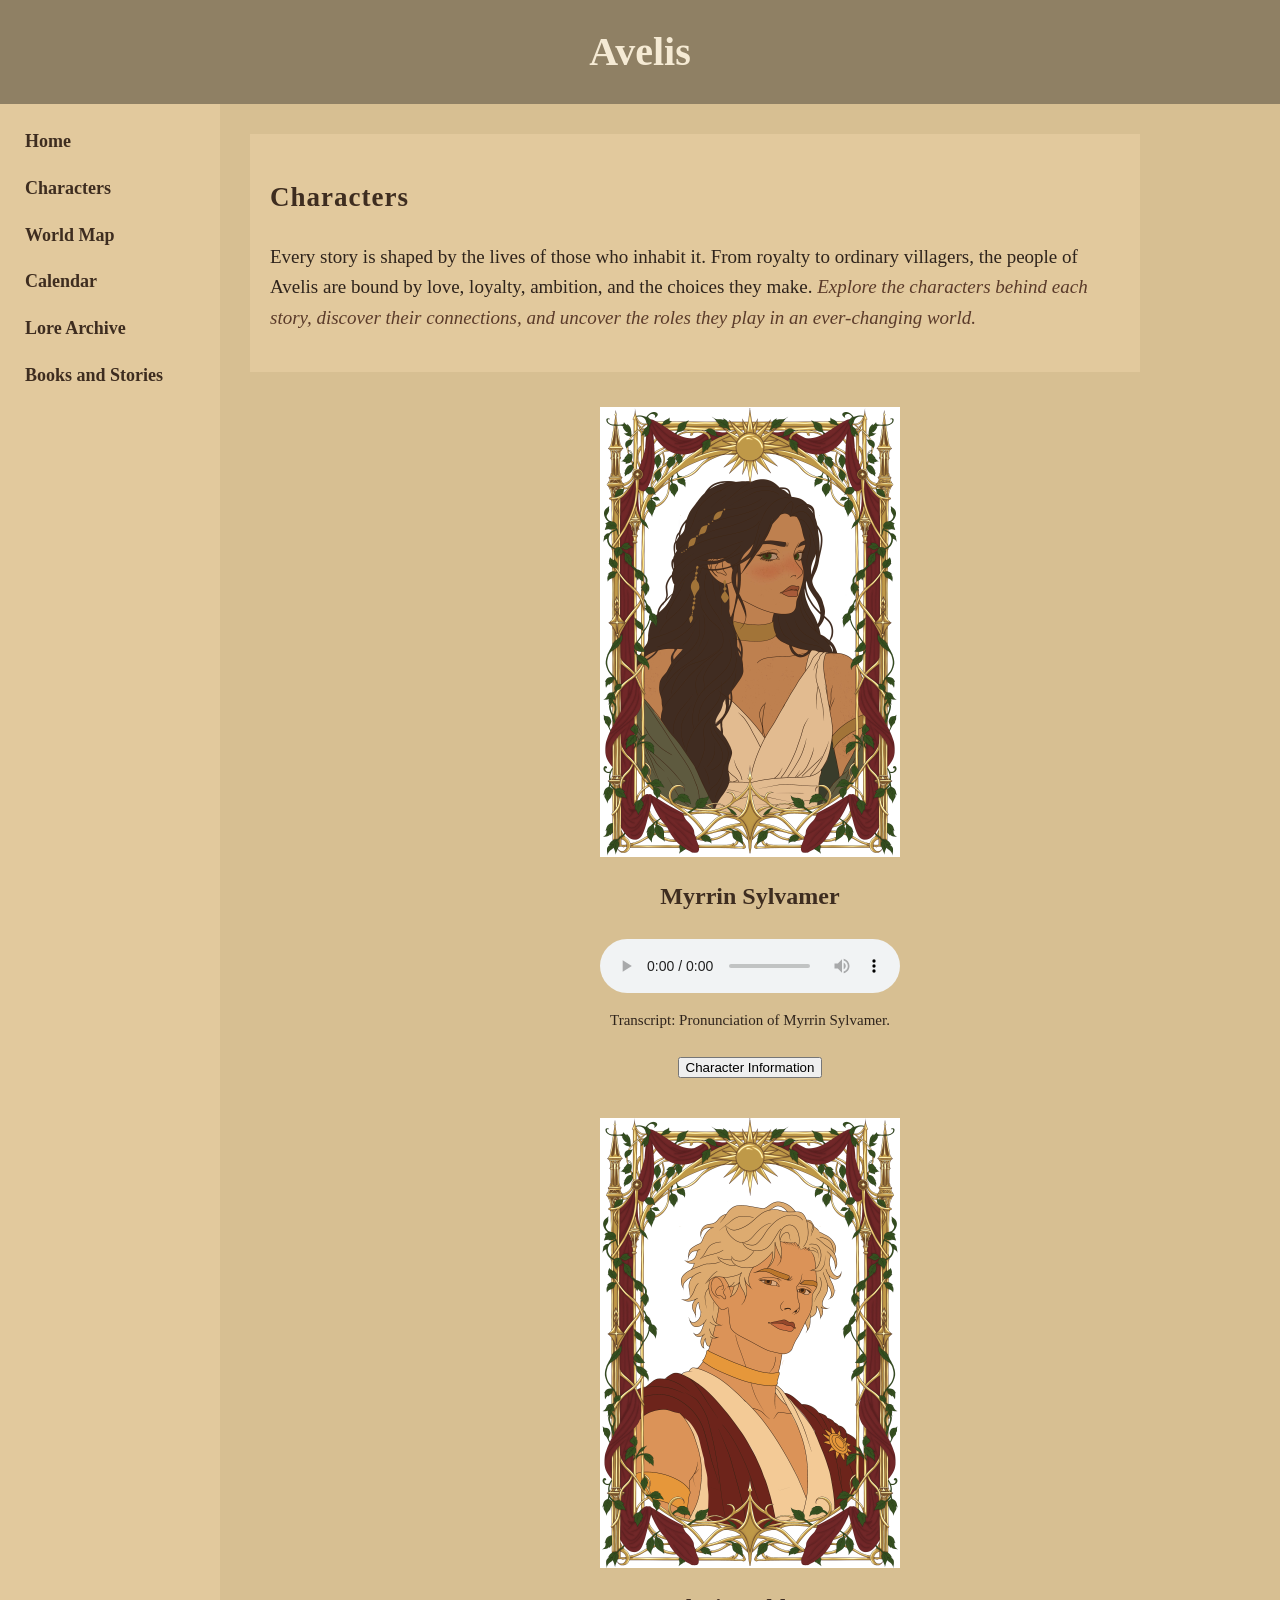
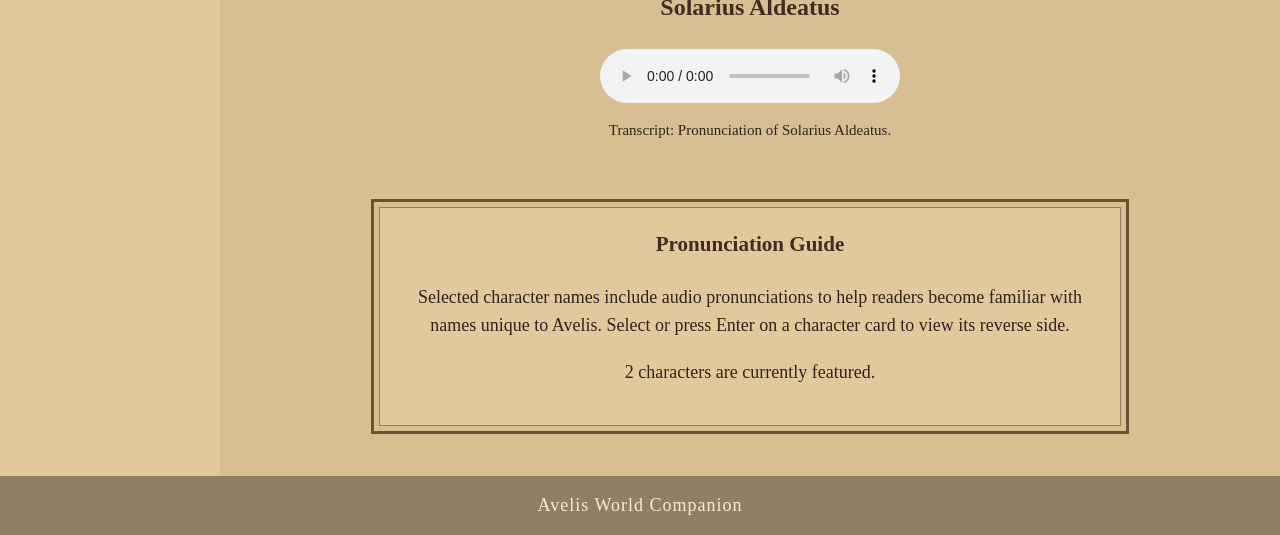
==== commit c9700eea: "Complete Milestone 5 JavaScript interactions" ====
--- a/characters.html
+++ b/characters.html
@@ -1,10 +1,11 @@
 <!DOCTYPE html>
 
 <!--
-    CST-120 Milestone 4 - Characters Page
+    CST-120 Milestone 5 - Characters Page
     This page introduces important characters from the world of Avelis.
     Shared site styling is stored in styles.css, while character-specific
-    layout, interaction, and intentional specificity overrides remain here.
+    layout and interaction remain on this page.
+    JavaScript behavior is stored externally in js/characters.js.
 -->
 
 <html lang="en">
@@ -97,6 +98,11 @@
             background-color: transparent;
         }
 
+        .flip-card:focus {
+            outline: 3px solid #6f5137;
+            outline-offset: 5px;
+        }
+
         .flip-card-inner {
             position: relative;
             width: 100%;
@@ -107,7 +113,7 @@
 
         /*
             The flipped class is added with JavaScript
-            only after the visitor clicks the card.
+            only after the visitor activates the card.
         */
 
         .flip-card.flipped .flip-card-inner {
@@ -164,6 +170,14 @@
 
         .audio-transcript {
             font-size: 15px;
+            margin-top: 5px;
+        }
+
+
+        /* Character information */
+
+        .character-info {
+            max-width: 300px;
             margin-top: 5px;
         }
 
@@ -397,7 +411,10 @@
 
                     <div
                         class="flip-card"
-                        onclick="flipCard(this)"
+                        role="button"
+                        tabindex="0"
+                        aria-pressed="false"
+                        aria-label="Flip Myrrin Sylvamer character card"
                     >
 
                         <div class="flip-card-inner">
@@ -451,6 +468,26 @@
                         Transcript: Pronunciation of Myrrin Sylvamer.
                     </p>
 
+
+                    <!-- Character information -->
+
+                    <button
+                        type="button"
+                        id="myrrin-info-button"
+                        aria-expanded="false"
+                        aria-controls="myrrin-info"
+                    >
+                        Character Information
+                    </button>
+
+                    <div
+                        id="myrrin-info"
+                        class="character-info"
+                        aria-hidden="true"
+                        tabindex="-1"
+                        hidden
+                    ></div>
+
                 </article>
 
 
@@ -460,7 +497,10 @@
 
                     <div
                         class="flip-card"
-                        onclick="flipCard(this)"
+                        role="button"
+                        tabindex="0"
+                        aria-pressed="false"
+                        aria-label="Flip Solarius Aldeatus character card"
                     >
 
                         <div class="flip-card-inner">
@@ -527,9 +567,14 @@
 
                 <p>
                     Selected character names include audio pronunciations to help
-                    readers become familiar with names unique to Avelis. Click a
-                    character card to view the reverse side.
+                    readers become familiar with names unique to Avelis. Select
+                    or press Enter on a character card to view its reverse side.
                 </p>
+
+                <p
+                    id="character-count"
+                    aria-live="polite"
+                ></p>
 
             </aside>
 
@@ -545,15 +590,13 @@
     </footer>
 
 
-    <!-- Character card flip -->
-
-    <script>
-
-        function flipCard(card) {
-            card.classList.toggle("flipped");
-        }
-
-    </script>
+    <!--
+        Milestone 5 uses external JavaScript.
+        The script is placed after the page content so the HTML elements
+        exist before characters.js attaches its event listeners.
+    -->
+
+    <script src="js/characters.js"></script>
 
 </body>
 
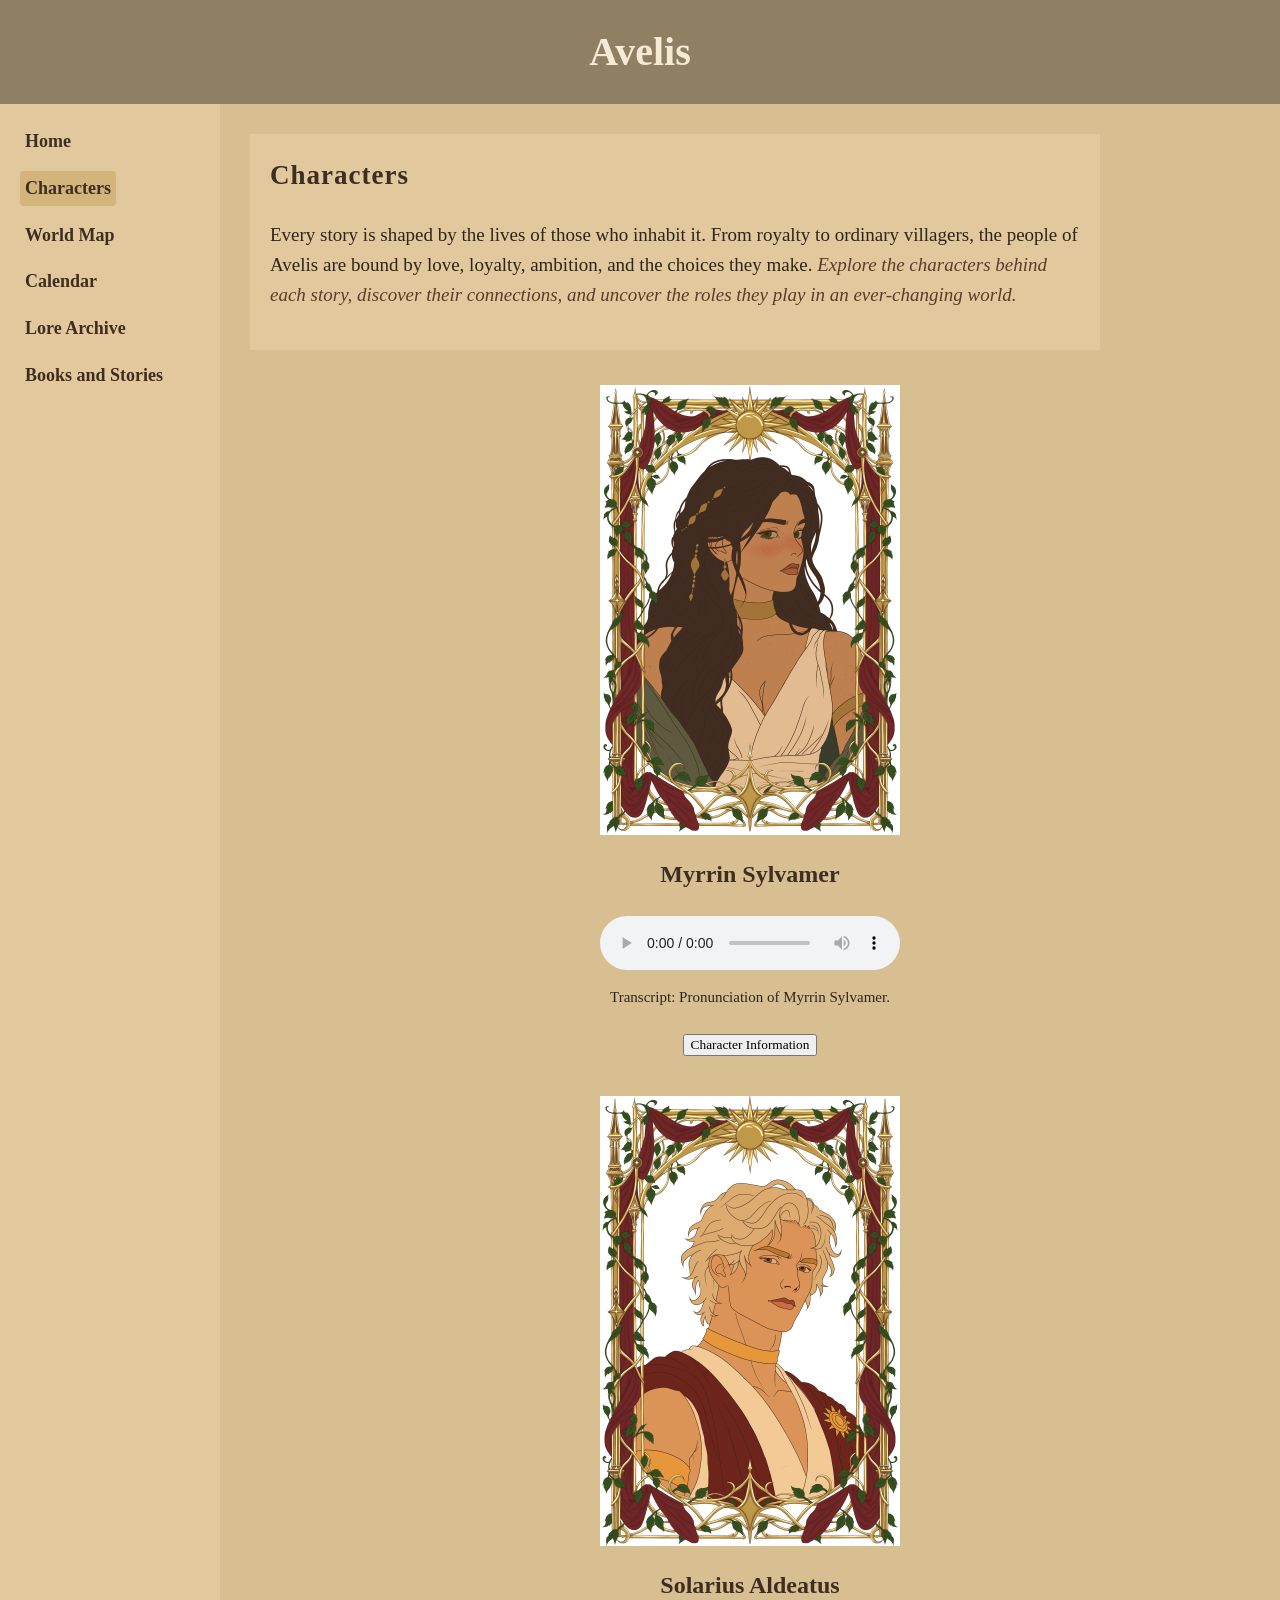
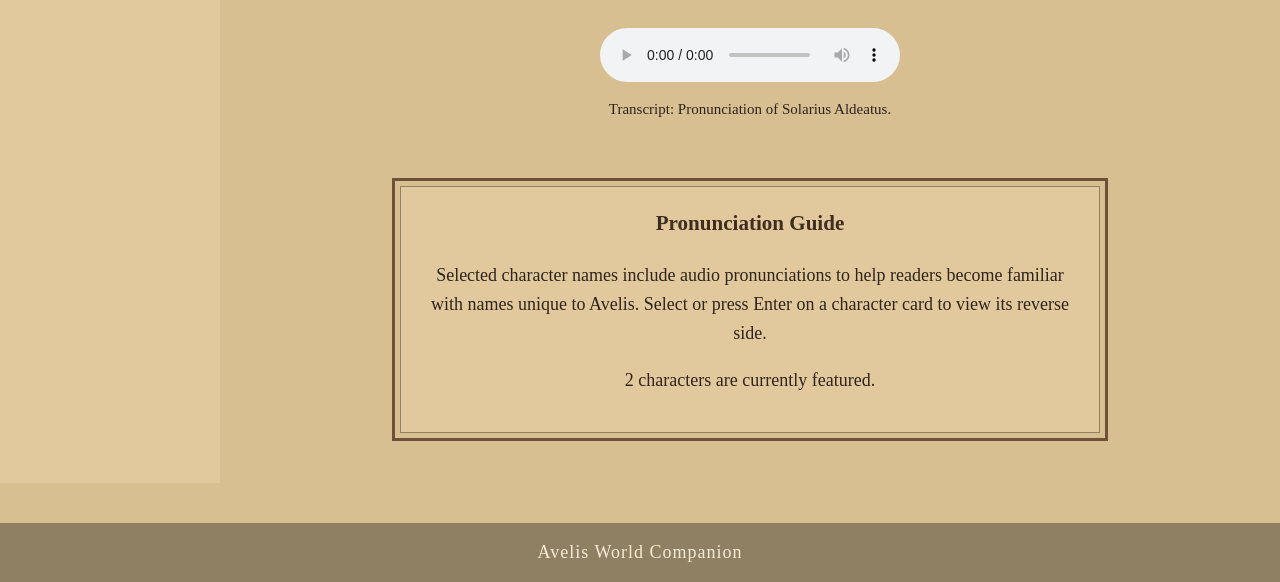
==== commit 13ad9a3d: "Complete Milestone 6 pages, Bootstrap, AOS, and documentation" ====
--- a/characters.html
+++ b/characters.html
@@ -1,11 +1,18 @@
 <!DOCTYPE html>
 
 <!--
-    CST-120 Milestone 5 - Characters Page
+    CST-120 Milestone 6 - Characters Page
+
     This page introduces important characters from the world of Avelis.
+
     Shared site styling is stored in styles.css, while character-specific
-    layout and interaction remain on this page.
-    JavaScript behavior is stored externally in js/characters.js.
+    styling and layout are included within this page.
+
+    Interactive character behavior, including card flipping and
+    character information, is stored externally in js/characters.js.
+
+    The page also includes accessible navigation, pronunciation audio,
+    responsive design, and reduced-motion support.
 -->
 
 <html lang="en">
@@ -361,17 +368,70 @@
 
     <div class="page-layout">
 
-        <!-- Main site navigation -->
+    <!-- =================================================
+     MAIN SITE NAVIGATION
+     ================================================= -->
 
         <nav aria-label="Main navigation">
 
             <ul>
-                <li><a href="index.html">Home</a></li>
-                <li><a href="characters.html">Characters</a></li>
-                <li><a href="map.html">World Map</a></li>
-                <li><a href="#">Calendar</a></li>
-                <li><a href="lore.html">Lore Archive</a></li>
-                <li><a href="#">Books and Stories</a></li>
+
+                <li>
+
+                    <a href="index.html">
+                        Home
+                    </a>
+
+                </li>
+
+
+                <li>
+
+                    <a
+                        href="characters.html"
+                        aria-current="page"
+                    >
+                        Characters
+                    </a>
+
+                </li>
+
+
+                <li>
+
+                    <a href="map.html">
+                        World Map
+                    </a>
+
+                </li>
+
+
+                <li>
+
+                    <a href="calendar.html">
+                        Calendar
+                    </a>
+
+                </li>
+
+
+                <li>
+
+                    <a href="lore.html">
+                        Lore Archive
+                    </a>
+
+                </li>
+
+
+                <li>
+
+                    <a href="books&amp;stories.html">
+                        Books and Stories
+                    </a>
+
+                </li>
+
             </ul>
 
         </nav>
@@ -591,9 +651,10 @@
 
 
     <!--
-        Milestone 5 uses external JavaScript.
-        The script is placed after the page content so the HTML elements
-        exist before characters.js attaches its event listeners.
+        Milestone 6 uses external JavaScript.
+
+        The script is placed after the page content so the HTML
+        elements exist before characters.js attaches its event listeners.
     -->
 
     <script src="js/characters.js"></script>
--- a/styles.css
+++ b/styles.css
@@ -1,222 +1,2870 @@
 /*
     Avelis World Companion - Shared Stylesheet
 
-    Naming approach:
-    Shared site elements use simple element and class selectors.
-    Page-specific styles remain in their individual HTML files when needed.
-    This keeps reusable styles predictable and allows intentional
-    specificity overrides without using !important.
-*/
-
-
-/* Shared color variables */
+    CST-120 Milestone 6
+
+    Shared styles used throughout the Avelis World Companion.
+
+    This stylesheet includes:
+    - Shared site colors
+    - Custom font
+    - Page structure
+    - Navigation
+    - Bootstrap customization
+    - Shared buttons
+    - Character styles
+    - Lore Archive styles
+    - Calendar styles
+    - Books & Stories styles
+    - Modal styles
+    - Footer
+    - Responsive layouts
+    - Accessibility support
+*/
+
+
+/* =========================================================
+   SHARED COLOR VARIABLES
+   ========================================================= */
 
 :root {
+
     --color-background: #d7bf92;
+
     --color-panel: #e2c99d;
+
     --color-header: #8f8064;
+
     --color-text: #2f241c;
+
     --color-heading: #3e2d20;
+
     --color-light: #f5ead4;
+
     --color-accent: #d3b47b;
+
     --color-border: #8f8064;
-}
-
-
-/*
-    Custom font:
+
+    --color-dark-accent: #6f5137;
+
+    --color-button: #6b5139;
+
+    --color-button-hover: #503c2c;
+
+    --color-white: #ffffff;
+
+}
+
+
+/* =========================================================
+   CUSTOM FONT
+   ========================================================= */
+
+/*
     Original handwriting font created by Samantha Manuszak.
-    Used with permission from the creator for this academic project.
+
+    Used with permission from the creator for this
+    academic project.
 */
 
 @font-face {
+
     font-family: "Samantha Handwriting";
-    src: url("font/Samantha-Handwriting.ttf") format("truetype");
+
+    src:
+        url("font/Samantha-Handwriting.ttf")
+        format("truetype");
+
     font-weight: normal;
+
     font-style: normal;
-}
-
-
-/* Shared page structure */
+
+}
+
+
+/* =========================================================
+   SHARED PAGE STRUCTURE
+   ========================================================= */
+
+html {
+
+    scroll-behavior: smooth;
+
+}
+
 
 body {
+
     margin: 0;
-    font-family: "Times New Roman", serif;
+
+    font-family:
+        "Times New Roman",
+        serif;
+
     font-size: 18px;
+
     line-height: 1.6;
-    color: var(--color-text);
-    background-color: var(--color-background);
-}
+
+    color:
+        var(--color-text);
+
+    background-color:
+        var(--color-background);
+
+}
+
+
+/*
+    Main site header
+*/
 
 header {
-    background-color: var(--color-header);
+
+    background-color:
+        var(--color-header);
+
     padding: 20px;
+
     text-align: center;
-}
+
+}
+
 
 header h1 {
+
     margin: 0;
-    font-family: Castellar, Georgia, serif;
+
+    font-family:
+        Castellar,
+        Georgia,
+        serif;
+
     font-size: 40px;
-    color: var(--color-light);
-}
+
+    color:
+        var(--color-light);
+
+}
+
+
+/*
+    Standard two-column page structure.
+
+    Sidebar navigation appears on the left
+    on larger screens.
+*/
 
 .page-layout {
+
     display: flex;
+
     min-height: 80vh;
-}
+
+}
+
 
 main {
+
     flex: 1;
+
     padding: 30px;
-}
+
+}
+
+
+/*
+    Keeps large sections from becoming
+    excessively wide on large monitors.
+*/
+
+main > section,
+main > aside {
+
+    box-sizing: border-box;
+
+}
+
+
+/* =========================================================
+   SHARED HEADINGS
+   ========================================================= */
+
+h1,
+h2,
+h3,
+h4,
+h5,
+h6 {
+
+    color:
+        var(--color-heading);
+
+}
+
 
 h2,
 h3 {
-    font-family: Castellar, Georgia, serif;
-    color: var(--color-heading);
-}
-
-
-/* Shared navigation */
-
-nav {
-    width: 180px;
-    background-color: var(--color-panel);
-    padding: 20px;
-    flex-shrink: 0;
-}
-
-nav ul {
-    list-style-type: none;
-    padding: 0;
-    margin: 0;
-}
-
-nav li {
-    margin-bottom: 12px;
-}
-
-nav a {
-    display: inline-block;
-    padding: 3px 5px;
-    border-radius: 4px;
-    color: var(--color-heading);
-    background-color: transparent;
-    font-weight: bold;
-    text-decoration: none;
+
+    font-family:
+        Castellar,
+        Georgia,
+        serif;
+
+}
+
+
+h2 {
+
+    margin-top: 0;
+
+}
+
+
+p {
+
+    max-width: 100%;
+
+}
+
+
+/* =========================================================
+   SHARED SIDEBAR NAVIGATION
+   ========================================================= */
+
+/*
+    These rules apply only to navigation placed directly
+    inside .page-layout.
+
+    This keeps the original sidebar navigation separate
+    from Bootstrap navigation used on Milestone 6 pages.
+*/
+
+.page-layout > nav {
+
+    width:
+        180px;
+
+    background-color:
+        var(--color-panel);
+
+    padding:
+        20px;
+
+    flex-shrink:
+        0;
+
+}
+
+
+.page-layout > nav ul {
+
+    list-style-type:
+        none;
+
+    padding:
+        0;
+
+    margin:
+        0;
+
+}
+
+
+.page-layout > nav li {
+
+    margin-bottom:
+        12px;
+
+}
+
+
+.page-layout > nav a {
+
+    display:
+        inline-block;
+
+    padding:
+        3px 5px;
+
+    border-radius:
+        4px;
+
+    color:
+        var(--color-heading);
+
+    background-color:
+        transparent;
+
+    font-weight:
+        bold;
+
+    text-decoration:
+        none;
+
     transition:
         background-color 0.3s ease,
         color 0.3s ease;
-}
-
-nav a:hover,
-nav a:focus {
-    background-color: var(--color-accent);
-    color: #ffffff;
-    text-decoration: underline;
-}
-
-
-/* Shared media */
+
+}
+
+
+.page-layout > nav a:hover,
+.page-layout > nav a:focus {
+
+    background-color:
+        var(--color-accent);
+
+    color:
+        var(--color-white);
+
+    text-decoration:
+        underline;
+
+}
+
+
+/*
+    Current page indicator.
+*/
+
+.page-layout > nav a[aria-current="page"] {
+
+    background-color:
+        var(--color-accent);
+
+    color:
+        var(--color-heading);
+
+}
+
+
+/* =========================================================
+   BOOTSTRAP NAVBAR CUSTOMIZATION
+   ========================================================= */
+
+/*
+    Used by Milestone 6 pages that use
+    Bootstrap responsive navigation.
+*/
+
+.avelis-navbar {
+
+    width: 100%;
+
+    padding: 10px 20px;
+
+    background-color:
+        var(--color-header);
+
+}
+
+
+.avelis-navbar .container {
+
+    max-width: 1200px;
+
+}
+
+
+.avelis-navbar .navbar-brand {
+
+    font-family:
+        Castellar,
+        Georgia,
+        serif;
+
+    color:
+        var(--color-light);
+
+    font-weight: bold;
+
+    letter-spacing: 1px;
+
+}
+
+
+.avelis-navbar .navbar-brand:hover,
+.avelis-navbar .navbar-brand:focus {
+
+    color:
+        var(--color-white);
+
+}
+
+
+.avelis-navbar .navbar-nav {
+
+    margin-left: auto;
+
+}
+
+
+.avelis-navbar .nav-item {
+
+    margin-bottom: 0;
+
+}
+
+
+.avelis-navbar .nav-link {
+
+    color:
+        var(--color-light);
+
+    margin: 0 3px;
+
+    padding: 7px 10px;
+
+    border-radius: 4px;
+
+}
+
+
+.avelis-navbar .nav-link:hover,
+.avelis-navbar .nav-link:focus {
+
+    color:
+        var(--color-white);
+
+    background-color:
+        var(--color-dark-accent);
+
+    text-decoration: none;
+
+}
+
+
+.avelis-navbar .nav-link.active {
+
+    color:
+        var(--color-white);
+
+    background-color:
+        var(--color-dark-accent);
+
+}
+
+
+.avelis-navbar .navbar-toggler {
+
+    border-color:
+        var(--color-light);
+
+}
+
+
+/* =========================================================
+   SHARED MEDIA
+   ========================================================= */
 
 img {
+
     max-width: 100%;
+
     height: auto;
-}
+
+}
+
 
 audio,
 video {
+
     max-width: 100%;
-}
-
-
-/* Shared supporting content */
+
+}
+
+
+/* =========================================================
+   SHARED SUPPORTING CONTENT
+   ========================================================= */
 
 aside {
-    background-color: var(--color-panel);
-    border: 1px solid var(--color-border);
-}
+
+    background-color:
+        var(--color-panel);
+
+    border:
+        1px solid
+        var(--color-border);
+
+}
+
 
 .box-example-two {
-    margin: 40px auto 20px auto;
+
+    margin:
+        40px auto
+        20px auto;
+
     padding: 25px;
-    border: 2px solid #8b633d;
+
+    border:
+        2px solid
+        #8b633d;
+
     max-width: 750px;
-}
-
-
-/*
-    Shared character styles.
-    The Characters page intentionally uses more specific
-    internal selectors to override some of these rules.
+
+}
+
+
+/* =========================================================
+   SHARED BUTTONS
+   ========================================================= */
+
+button {
+
+    font-family:
+        "Times New Roman",
+        serif;
+
+}
+
+
+.btn-primary {
+
+    background-color:
+        var(--color-button);
+
+    border-color:
+        var(--color-button);
+
+}
+
+
+.btn-primary:hover,
+.btn-primary:focus {
+
+    background-color:
+        var(--color-button-hover);
+
+    border-color:
+        var(--color-button-hover);
+
+}
+
+
+.btn-secondary {
+
+    background-color:
+        var(--color-header);
+
+    border-color:
+        var(--color-header);
+
+}
+
+
+.btn-secondary:hover,
+.btn-secondary:focus {
+
+    background-color:
+        var(--color-dark-accent);
+
+    border-color:
+        var(--color-dark-accent);
+
+}
+
+
+/*
+    Shared custom button style
+*/
+
+.avelis-button {
+
+    display: inline-block;
+
+    padding:
+        9px 16px;
+
+    color:
+        var(--color-light);
+
+    background-color:
+        var(--color-button);
+
+    border:
+        1px solid
+        var(--color-button);
+
+    border-radius:
+        4px;
+
+    font-size:
+        17px;
+
+    text-decoration:
+        none;
+
+    cursor:
+        pointer;
+
+    transition:
+        background-color 0.3s ease,
+        transform 0.2s ease;
+
+}
+
+
+.avelis-button:hover,
+.avelis-button:focus {
+
+    color:
+        var(--color-white);
+
+    background-color:
+        var(--color-button-hover);
+
+    transform:
+        translateY(-1px);
+
+}
+
+
+/* =========================================================
+   BOOTSTRAP CARD CUSTOMIZATION
+   ========================================================= */
+
+.card {
+
+    background-color:
+        var(--color-light);
+
+    color:
+        var(--color-text);
+
+    border:
+        1px solid
+        var(--color-border);
+
+}
+
+
+.card-title {
+
+    color:
+        var(--color-heading);
+
+}
+
+
+.card-text {
+
+    color:
+        var(--color-text);
+
+}
+
+
+.shadow-sm {
+
+    box-shadow:
+        0 3px 8px
+        rgba(47, 36, 28, 0.15)
+        !important;
+
+}
+
+
+/* =========================================================
+   CHARACTER PAGE SHARED STYLES
+   ========================================================= */
+
+/*
+    The Characters page uses more specific
+    internal selectors where needed.
 */
 
 .character-intro h2 {
-    color: #6f5137;
-}
+
+    color:
+        #6f5137;
+
+}
+
 
 .character-intro p {
-    color: #6f5137;
-}
+
+    color:
+        #6f5137;
+
+}
+
 
 .character-name {
-    font-size: 20px;
-}
-
-
-/* Shared footer */
+
+    font-size:
+        20px;
+
+}
+
+
+/*
+    Shared character card behavior.
+*/
+
+.character-card {
+
+    border-radius:
+        6px;
+
+}
+
+
+.flip-card {
+
+    outline:
+        none;
+
+}
+
+
+.flip-card:focus {
+
+    outline:
+        3px solid
+        var(--color-dark-accent);
+
+    outline-offset:
+        5px;
+
+    border-radius:
+        4px;
+
+}
+
+
+.character-info {
+
+    max-width:
+        500px;
+
+    margin-top:
+        15px;
+
+    padding:
+        15px;
+
+    background-color:
+        var(--color-light);
+
+    border:
+        1px solid
+        var(--color-border);
+
+    border-radius:
+        4px;
+
+}
+
+
+.character-info p {
+
+    margin:
+        5px 0;
+
+}
+
+
+/* =========================================================
+   LORE ARCHIVE
+   ========================================================= */
+
+/*
+    Archive search area.
+*/
+
+.archive-search {
+
+    max-width:
+        850px;
+
+    margin:
+        0 auto
+        25px auto;
+
+}
+
+
+#lore-search {
+
+    width:
+        100%;
+
+    box-sizing:
+        border-box;
+
+    padding:
+        10px 12px;
+
+    font-family:
+        "Times New Roman",
+        serif;
+
+    font-size:
+        17px;
+
+    color:
+        var(--color-text);
+
+    background-color:
+        var(--color-light);
+
+    border:
+        1px solid
+        var(--color-border);
+
+    border-radius:
+        4px;
+
+}
+
+
+#lore-search:focus {
+
+    outline:
+        3px solid
+        rgba(111, 81, 55, 0.35);
+
+    border-color:
+        var(--color-dark-accent);
+
+}
+
+
+/*
+    Archive category buttons.
+*/
+
+#archive-categories {
+
+    display:
+        flex;
+
+    flex-wrap:
+        wrap;
+
+    justify-content:
+        center;
+
+    gap:
+        8px;
+
+    margin:
+        20px auto
+        25px auto;
+
+}
+
+
+.category-button {
+
+    padding:
+        7px 11px;
+
+    font-family:
+        "Times New Roman",
+        serif;
+
+    font-size:
+        15px;
+
+    color:
+        var(--color-heading);
+
+    background-color:
+        var(--color-panel);
+
+    border:
+        1px solid
+        var(--color-border);
+
+    border-radius:
+        4px;
+
+    cursor:
+        pointer;
+
+    transition:
+        background-color 0.3s ease,
+        color 0.3s ease;
+
+}
+
+
+.category-button:hover,
+.category-button:focus {
+
+    color:
+        var(--color-white);
+
+    background-color:
+        var(--color-dark-accent);
+
+}
+
+
+.category-button.active-category {
+
+    color:
+        var(--color-white);
+
+    background-color:
+        var(--color-dark-accent);
+
+}
+
+
+/*
+    Archive status text.
+*/
+
+#archive-status {
+
+    margin:
+        15px auto;
+
+    text-align:
+        center;
+
+    font-weight:
+        bold;
+
+}
+
+
+/* =========================================================
+   LORE ARCHIVE TABLE
+   ========================================================= */
+
+/*
+    The archive has four columns.
+
+    The wrapper allows horizontal scrolling on narrow
+    screens instead of compressing Cultural Notes.
+*/
+
+.table-wrapper {
+
+    width:
+        100%;
+
+    max-width:
+        1400px;
+
+    margin:
+        25px auto
+        0 auto;
+
+    overflow-x:
+        auto;
+
+    border-radius:
+        4px;
+
+}
+
+
+/*
+    Minimum width gives the longer text columns
+    enough room to remain readable.
+*/
+
+.lore-table {
+
+    width:
+        100%;
+
+    min-width:
+        1050px;
+
+    border-collapse:
+        collapse;
+
+    table-layout:
+        fixed;
+
+    background-color:
+        var(--color-light);
+
+}
+
+
+/*
+    General archive cell styling.
+*/
+
+.lore-table th,
+.lore-table td {
+
+    padding:
+        14px 16px;
+
+    text-align:
+        left;
+
+    vertical-align:
+        top;
+
+    line-height:
+        1.5;
+
+    border:
+        1px solid
+        var(--color-border);
+
+    white-space:
+        normal;
+
+    overflow-wrap:
+        normal;
+
+    word-break:
+        normal;
+
+}
+
+
+/*
+    Category
+*/
+
+.lore-table th:nth-child(1),
+.lore-table td:nth-child(1) {
+
+    width:
+        15%;
+
+}
+
+
+/*
+    Entry / System
+*/
+
+.lore-table th:nth-child(2),
+.lore-table td:nth-child(2) {
+
+    width:
+        18%;
+
+}
+
+
+/*
+    Details
+*/
+
+.lore-table th:nth-child(3),
+.lore-table td:nth-child(3) {
+
+    width:
+        30%;
+
+}
+
+
+/*
+    Cultural Notes
+
+    This is intentionally the widest column.
+*/
+
+.lore-table th:nth-child(4),
+.lore-table td:nth-child(4) {
+
+    width:
+        37%;
+
+}
+
+
+/*
+    Archive table headings.
+*/
+
+.lore-table th {
+
+    background-color:
+        var(--color-header);
+
+    color:
+        var(--color-light);
+
+    font-weight:
+        bold;
+
+}
+
+
+/*
+    Alternating row colors.
+*/
+
+.lore-table tbody tr:nth-child(even) {
+
+    background-color:
+        #ecd8b4;
+
+}
+
+
+.lore-table tbody tr:nth-child(odd) {
+
+    background-color:
+        var(--color-light);
+
+}
+
+
+/*
+    Row hover gives visitors a clear visual
+    indication of the entry being read.
+*/
+
+.lore-table tbody tr:hover {
+
+    background-color:
+        #e2c99d;
+
+}
+
+
+/*
+    Archive messages.
+*/
+
+.archive-message-row td {
+
+    padding:
+        25px;
+
+    text-align:
+        center;
+
+    font-style:
+        italic;
+
+}
+
+
+/* =========================================================
+   LORE ARCHIVE PAGINATION
+   ========================================================= */
+
+.archive-pagination {
+
+    width:
+        auto;
+
+    max-width:
+        600px;
+
+    margin:
+        25px auto
+        0 auto;
+
+    padding:
+        0;
+
+    display:
+        flex;
+
+    justify-content:
+        center;
+
+    align-items:
+        center;
+
+    gap:
+        20px;
+
+    background-color:
+        transparent;
+
+}
+
+
+.pagination-button {
+
+    padding:
+        8px 16px;
+
+    font-family:
+        "Times New Roman",
+        serif;
+
+    font-size:
+        16px;
+
+    color:
+        var(--color-heading);
+
+    background-color:
+        var(--color-panel);
+
+    border:
+        1px solid
+        var(--color-border);
+
+    border-radius:
+        4px;
+
+    cursor:
+        pointer;
+
+}
+
+
+.pagination-button:hover:not(:disabled),
+.pagination-button:focus:not(:disabled) {
+
+    color:
+        var(--color-white);
+
+    background-color:
+        var(--color-dark-accent);
+
+}
+
+
+.pagination-button:disabled {
+
+    opacity:
+        0.5;
+
+    cursor:
+        not-allowed;
+
+}
+
+
+.page-indicator {
+
+    min-width:
+        110px;
+
+    font-weight:
+        bold;
+
+    text-align:
+        center;
+
+}
+
+
+/* =========================================================
+   ARCHIVE GUIDE
+   ========================================================= */
+
+.archive-guide {
+
+    max-width:
+        850px;
+
+    margin:
+        35px auto;
+
+    padding:
+        20px;
+
+    background-color:
+        var(--color-panel);
+
+    border:
+        1px solid
+        var(--color-border);
+
+    border-radius:
+        4px;
+
+}
+
+
+#archive-guide-button {
+
+    padding:
+        8px 14px;
+
+    color:
+        var(--color-light);
+
+    background-color:
+        var(--color-button);
+
+    border:
+        1px solid
+        var(--color-button);
+
+    border-radius:
+        4px;
+
+    cursor:
+        pointer;
+
+}
+
+
+#archive-guide-button:hover,
+#archive-guide-button:focus {
+
+    background-color:
+        var(--color-button-hover);
+
+}
+
+
+/* =========================================================
+   CALENDAR PAGE
+   ========================================================= */
+
+/*
+    Intro section shown above the calendar chart.
+*/
+
+.calendar-intro {
+
+    max-width:
+        850px;
+
+    margin:
+        0 auto 35px auto;
+
+    padding:
+        20px;
+
+    text-align:
+        center;
+
+    background-color:
+        var(--color-panel);
+
+    border:
+        1px solid
+        var(--color-border);
+
+}
+
+
+/*
+    Main visual calendar section.
+*/
+
+.calendar-chart-section {
+
+    max-width:
+        1050px;
+
+    margin:
+        0 auto 45px auto;
+
+    padding:
+        25px;
+
+    background-color:
+        var(--color-light);
+
+    border:
+        1px solid
+        var(--color-border);
+
+}
+
+
+/*
+    Header area above the calendar.
+
+    Previous and Next buttons sit on either side
+    of the Moon information.
+*/
+
+.calendar-chart-header {
+
+    display:
+        grid;
+
+    grid-template-columns:
+        auto 1fr auto;
+
+    align-items:
+        center;
+
+    gap:
+        20px;
+
+    margin-bottom:
+        20px;
+
+}
+
+
+.calendar-heading-group {
+
+    text-align:
+        center;
+
+}
+
+
+.calendar-heading-group h2 {
+
+    margin-bottom:
+        8px;
+
+}
+
+
+.calendar-heading-group h3 {
+
+    margin:
+        0 0 5px 0;
+
+}
+
+
+#moon-range {
+
+    margin:
+        0;
+
+    font-style:
+        italic;
+
+}
+
+
+/* =========================================================
+   MOON SELECTOR
+   ========================================================= */
+
+.moon-selector {
+
+    max-width:
+        300px;
+
+    margin:
+        0 auto 25px auto;
+
+}
+
+
+#moon-select {
+
+    background-color:
+        var(--color-light);
+
+    border-color:
+        var(--color-border);
+
+}
+
+
+#moon-select:focus {
+
+    border-color:
+        var(--color-dark-accent);
+
+    box-shadow:
+        0 0 0
+        0.2rem
+        rgba(111, 81, 55, 0.2);
+
+}
+
+
+/* =========================================================
+   AVELIS CALENDAR CHART
+   ========================================================= */
+
+/*
+    Allows horizontal scrolling if the chart becomes
+    wider than a smaller screen.
+*/
+
+.calendar-chart-wrapper {
+
+    width:
+        100%;
+
+    overflow-x:
+        auto;
+
+    border:
+        1px solid
+        var(--color-border);
+
+}
+
+
+/*
+    The chart is designed to resemble a small printed
+    calendar.
+
+    Four rows = four Spans.
+    Ten numbered columns = ten Cycle positions per Span.
+
+    Each Moon contains 40 numbered Cycles.
+*/
+
+.avelis-calendar-chart {
+
+    width:
+        100%;
+
+    min-width:
+        900px;
+
+    table-layout:
+        fixed;
+
+    border-collapse:
+        collapse;
+
+    background-color:
+        var(--color-light);
+
+}
+
+
+/*
+    Calendar headings and cells.
+*/
+
+.avelis-calendar-chart th,
+.avelis-calendar-chart td {
+
+    border:
+        1px solid
+        var(--color-border);
+
+}
+
+
+/*
+    Top numbered heading row.
+
+    The headings 1–10 show the position
+    of each Cycle within a Span.
+*/
+
+.avelis-calendar-chart thead th {
+
+    padding:
+        10px 5px;
+
+    color:
+        var(--color-light);
+
+    background-color:
+        var(--color-header);
+
+    font-weight:
+        bold;
+
+    text-align:
+        center;
+
+    vertical-align:
+        middle;
+
+}
+
+
+/*
+    The first column is labeled Span in the table header.
+
+    The cells beneath it remain visually blank so the page
+    does not repeat Span 1, Span 2, Span 3, and Span 4.
+*/
+
+        .avelis-calendar-chart .span-heading {
+
+            width:
+                75px;
+
+            padding:
+                12px 8px;
+
+            color:
+                var(--color-heading);
+
+            background-color:
+                var(--color-panel);
+
+            font-weight:
+                bold;
+
+            text-align:
+                center;
+
+            vertical-align:
+                middle;
+
+        }
+
+/* =========================================================
+   CALENDAR DATE CELLS
+   ========================================================= */
+
+/*
+    Each cell resembles a standard calendar date box.
+
+    The date number appears in the upper-left corner
+    with open space underneath for future information.
+*/
+
+.cycle-cell {
+
+    position:
+        relative;
+
+    height:
+        110px;
+
+    padding:
+        8px;
+
+    text-align:
+        left;
+
+    vertical-align:
+        top;
+
+    background-color:
+        #fffaf0;
+
+    transition:
+        background-color 0.2s ease;
+
+}
+
+
+/*
+    Hover provides a small visual cue while keeping
+    the layout simple.
+*/
+
+.cycle-cell:hover {
+
+    background-color:
+        var(--color-panel);
+
+}
+
+
+/*
+    Numbered Cycle within the selected Moon.
+
+    Moon dates run from 1 through 40.
+*/
+
+.calendar-date-number {
+
+    display:
+        block;
+
+    margin:
+        0 0 8px 0;
+
+    font-size:
+        18px;
+
+    font-weight:
+        bold;
+
+    line-height:
+        1;
+
+    color:
+        var(--color-heading);
+
+}
+
+
+/*
+    Reserved area for information connected
+    to individual dates.
+
+    Examples could include:
+    - Festivals
+    - Religious observances
+    - Character birthdays
+    - Seasonal notes
+    - Historical events
+*/
+
+.calendar-date-content {
+
+    min-height:
+        70px;
+
+    font-size:
+        13px;
+
+    line-height:
+        1.3;
+
+    color:
+        var(--color-text);
+
+}
+
+
+/*
+    Optional styling for future event text
+    placed inside a calendar date.
+*/
+
+.calendar-event {
+
+    display:
+        block;
+
+    margin-top:
+        5px;
+
+    padding:
+        4px 5px;
+
+    font-size:
+        12px;
+
+    line-height:
+        1.2;
+
+    background-color:
+        var(--color-panel);
+
+    border-left:
+        3px solid
+        var(--color-dark-accent);
+
+}
+
+
+/* =========================================================
+   TIMEKEEPING GUIDE
+   ========================================================= */
+
+.timekeeping-guide {
+
+    max-width:
+        1050px;
+
+    margin:
+        0 auto 45px auto;
+
+}
+
+
+.timekeeping-guide > h2 {
+
+    margin-bottom:
+        25px;
+
+    text-align:
+        center;
+
+}
+
+
+.timekeeping-guide .card {
+
+    background-color:
+        var(--color-light);
+
+    border:
+        1px solid
+        var(--color-border);
+
+    text-align:
+        center;
+
+}
+
+
+.timekeeping-guide .card-body {
+
+    padding:
+        20px;
+
+}
+
+
+.timekeeping-guide .card h3 {
+
+    margin-bottom:
+        10px;
+
+}
+
+
+/* =========================================================
+   CYCLE CONVERTER
+   ========================================================= */
+
+.cycle-converter {
+
+    max-width:
+        750px;
+
+    margin:
+        0 auto 40px auto;
+
+    padding:
+        25px;
+
+    text-align:
+        center;
+
+    background-color:
+        var(--color-panel);
+
+    border:
+        1px solid
+        var(--color-border);
+
+}
+
+
+.cycle-converter h2 {
+
+    margin-bottom:
+        10px;
+
+}
+
+
+#cycle-number {
+
+    background-color:
+        var(--color-light);
+
+    border-color:
+        var(--color-border);
+
+}
+
+
+#cycle-number:focus {
+
+    border-color:
+        var(--color-dark-accent);
+
+    box-shadow:
+        0 0 0
+        0.2rem
+        rgba(111, 81, 55, 0.2);
+
+}
+
+
+#calculate-cycle {
+
+    background-color:
+        var(--color-button);
+
+    border-color:
+        var(--color-button);
+
+}
+
+
+#calculate-cycle:hover,
+#calculate-cycle:focus {
+
+    background-color:
+        var(--color-button-hover);
+
+    border-color:
+        var(--color-button-hover);
+
+}
+
+
+/*
+    Result returned by the JavaScript converter.
+*/
+
+.cycle-result {
+
+    min-height:
+        28px;
+
+    margin:
+        20px 0 0 0;
+
+    font-weight:
+        bold;
+
+}
+
+
+/* =========================================================
+   CALENDAR RESPONSIVE DESIGN
+   ========================================================= */
+
+@media (max-width: 800px) {
+
+    .calendar-chart-header {
+
+        grid-template-columns:
+            1fr;
+
+        text-align:
+            center;
+
+    }
+
+
+    #previous-moon,
+    #next-moon {
+
+        width:
+            100%;
+
+    }
+
+
+    .calendar-chart-section {
+
+        padding:
+            15px;
+
+    }
+
+
+    .avelis-calendar-chart {
+
+        min-width:
+            850px;
+
+    }
+
+}
+
+
+@media (max-width: 600px) {
+
+    .calendar-intro,
+    .calendar-chart-section,
+    .cycle-converter {
+
+        padding:
+            15px;
+
+    }
+
+
+    .timekeeping-guide {
+
+        margin-bottom:
+            30px;
+
+    }
+
+
+    .cycle-cell {
+
+        height:
+            95px;
+
+        padding:
+            6px;
+
+    }
+
+
+    .calendar-date-number {
+
+        font-size:
+            17px;
+
+    }
+
+
+    .calendar-date-content {
+
+        min-height:
+            58px;
+
+        font-size:
+            12px;
+
+    }
+
+
+    .calendar-event {
+
+        font-size:
+            11px;
+
+    }
+
+}
+
+/* =========================================================
+   BOOKS & STORIES PAGE
+   ========================================================= */
+
+#books-app {
+
+    max-width:
+        1100px;
+
+    margin:
+        40px auto;
+
+    padding:
+        0 20px;
+
+}
+
+
+/*
+    Story cards.
+*/
+
+.story-card {
+
+    height:
+        100%;
+
+    overflow:
+        hidden;
+
+    background-color:
+        var(--color-light);
+
+    border:
+        1px solid
+        var(--color-border);
+
+    transition:
+        transform 0.25s ease,
+        box-shadow 0.25s ease;
+
+}
+
+
+.story-card:hover {
+
+    transform:
+        translateY(-4px);
+
+    box-shadow:
+        0 6px 15px
+        rgba(47, 36, 28, 0.2);
+
+}
+
+
+.story-card .card-img-top {
+
+    width:
+        100%;
+
+    height:
+        auto;
+
+    object-fit:
+        cover;
+
+}
+
+
+.story-card .card-title {
+
+    color:
+        var(--color-heading);
+
+}
+
+
+/*
+    Story search field.
+*/
+
+#story-search {
+
+    background-color:
+        var(--color-light);
+
+    border-color:
+        var(--color-border);
+
+}
+
+
+#story-search:focus {
+
+    border-color:
+        var(--color-dark-accent);
+
+    box-shadow:
+        0 0 0
+        0.2rem
+        rgba(111, 81, 55, 0.2);
+
+}
+
+
+#story-result-status {
+
+    font-weight:
+        bold;
+
+}
+
+
+/*
+    Story details buttons.
+*/
+
+.story-details-button {
+
+    background-color:
+        var(--color-button);
+
+    border-color:
+        var(--color-button);
+
+}
+
+
+.story-details-button:hover,
+.story-details-button:focus {
+
+    background-color:
+        var(--color-button-hover);
+
+    border-color:
+        var(--color-button-hover);
+
+}
+/* =========================================================
+   BOOKS & STORIES ADDITIONAL STYLES
+   ========================================================= */
+
+.books-intro {
+
+    max-width:
+        850px;
+
+    margin:
+        0 auto 40px auto;
+
+    padding:
+        20px;
+
+    text-align:
+        center;
+
+    background-color:
+        var(--color-panel);
+
+    border:
+        1px solid
+        var(--color-border);
+
+}
+
+
+.books-intro p {
+
+    margin-bottom:
+        0;
+
+}
+
+
+.books-section {
+
+    max-width:
+        950px;
+
+    margin:
+        0 auto 60px auto;
+
+}
+
+
+/*
+    Book cover artwork.
+*/
+
+.book-cover {
+
+    width:
+        100%;
+
+    max-height:
+        520px;
+
+    object-fit:
+        contain;
+
+    padding:
+        18px;
+
+    background-color:
+        #c5ccd3;
+
+}
+
+
+.book-series {
+
+    margin-bottom:
+        5px;
+
+    color:
+        var(--color-dark-accent);
+
+    font-style:
+        italic;
+
+}
+
+
+.book-tagline {
+
+    font-style:
+        italic;
+
+}
+
+
+/*
+    Placeholder for a future Avelis story.
+*/
+
+.coming-soon-card {
+
+    opacity:
+        0.8;
+
+}
+
+
+.coming-soon-cover {
+
+    min-height:
+        420px;
+
+    display:
+        flex;
+
+    align-items:
+        center;
+
+    justify-content:
+        center;
+
+    padding:
+        20px;
+
+    color:
+        var(--color-heading);
+
+    background-color:
+        #c5ccd3;
+
+    font-family:
+        Castellar,
+        Georgia,
+        serif;
+
+    text-align:
+        center;
+
+}
+
+
+/* =========================================================
+   FRAGMENTS OF AVELIS
+   ========================================================= */
+
+.fragments-section {
+
+    max-width:
+        950px;
+
+    margin:
+        0 auto 40px auto;
+
+}
+
+
+.fragments-section > h2 {
+
+    margin-bottom:
+        10px;
+
+    text-align:
+        center;
+
+}
+
+
+.fragments-intro {
+
+    max-width:
+        750px;
+
+    margin:
+        0 auto 30px auto;
+
+    text-align:
+        center;
+
+}
+
+
+/*
+    Individual short story entry.
+*/
+
+.fragment-entry {
+
+    margin:
+        0 0 25px 0;
+
+    background-color:
+        var(--color-light);
+
+    border:
+        1px solid
+        var(--color-border);
+
+}
+
+
+/*
+    Story title.
+*/
+
+.fragment-entry h3 {
+
+    margin:
+        0;
+
+    padding:
+        12px 20px;
+
+    text-align:
+        center;
+
+    font-size:
+        20px;
+
+    background-color:
+        var(--color-panel);
+
+    border-bottom:
+        1px solid
+        var(--color-border);
+
+}
+
+
+/*
+    Writing prompt.
+*/
+
+.fragment-inspiration {
+
+    margin:
+        0;
+
+    padding:
+        12px 22px 0 22px;
+
+    color:
+        var(--color-dark-accent);
+
+    font-style:
+        italic;
+
+}
+
+
+/*
+    Main short story body.
+*/
+
+.fragment-story {
+
+    padding:
+        18px 22px 24px 22px;
+
+    line-height:
+        1.7;
+
+}
+
+
+/*
+    Preserve the actual paragraph breaks
+    from each short story.
+*/
+
+.fragment-story p {
+
+    margin:
+        0 0 16px 0;
+
+}
+
+
+.fragment-story p:last-child {
+
+    margin-bottom:
+        0;
+
+}
+
+
+/* =========================================================
+   BOOK DETAILS MODAL CONTENT
+   ========================================================= */
+
+#book-modal-body {
+
+    line-height:
+        1.7;
+
+}
+
+
+#book-modal-body p {
+
+    margin-bottom:
+        18px;
+
+}
+
+
+.book-closing-question {
+
+    margin-top:
+        25px;
+
+    padding:
+        15px;
+
+    background-color:
+        var(--color-panel);
+
+    border-left:
+        4px solid
+        var(--color-dark-accent);
+
+    font-style:
+        italic;
+
+}
+
+
+/* =========================================================
+   BOOKS & STORIES RESPONSIVE STYLES
+   ========================================================= */
+
+@media (max-width: 767px) {
+
+    .coming-soon-cover {
+
+        min-height:
+            300px;
+
+    }
+
+
+    .book-cover {
+
+        max-height:
+            430px;
+
+    }
+
+
+    .fragment-story {
+
+        padding:
+            15px;
+
+    }
+
+}
+
+/* =========================================================
+   BOOTSTRAP MODAL CUSTOMIZATION
+   ========================================================= */
+
+.modal-content {
+
+    color:
+        var(--color-text);
+
+    background-color:
+        var(--color-light);
+
+    border:
+        1px solid
+        var(--color-border);
+
+}
+
+
+.modal-header {
+
+    border-bottom:
+        1px solid
+        var(--color-border);
+
+}
+
+
+.modal-footer {
+
+    border-top:
+        1px solid
+        var(--color-border);
+
+}
+
+
+.modal-title {
+
+    color:
+        var(--color-heading);
+
+}
+
+
+/* =========================================================
+   FORMS
+   ========================================================= */
+
+.form-control,
+.form-select {
+
+    font-family:
+        "Times New Roman",
+        serif;
+
+    color:
+        var(--color-text);
+
+}
+
+
+.form-control:focus,
+.form-select:focus {
+
+    border-color:
+        var(--color-dark-accent);
+
+    box-shadow:
+        0 0 0
+        0.2rem
+        rgba(111, 81, 55, 0.2);
+
+}
+
+
+.form-label {
+
+    color:
+        var(--color-heading);
+
+    font-weight:
+        bold;
+
+}
+
+
+/* =========================================================
+   SHARED FOCUS STYLING
+   ========================================================= */
+
+/*
+    Creates a visible keyboard focus indicator
+    throughout the website.
+*/
+
+a:focus-visible,
+button:focus-visible,
+input:focus-visible,
+select:focus-visible,
+textarea:focus-visible {
+
+    outline:
+        3px solid
+        var(--color-dark-accent);
+
+    outline-offset:
+        3px;
+
+}
+
+
+/* =========================================================
+   SHARED FOOTER
+   ========================================================= */
 
 footer {
-    background-color: var(--color-header);
-    color: var(--color-light);
-    text-align: center;
-    padding: 15px;
-    letter-spacing: 1px;
-}
+
+    margin-top:
+        40px;
+
+    padding:
+        15px;
+
+    color:
+        var(--color-light);
+
+    background-color:
+        var(--color-header);
+
+    text-align:
+        center;
+
+    letter-spacing:
+        1px;
+
+}
+
 
 footer p {
-    margin: 0;
-}
-
-
-/*
-    Responsive navigation:
-    The page layout changes from a sidebar to a stacked layout
-    on narrower screens. Navigation links wrap when needed.
+
+    margin:
+        0;
+
+}
+
+
+/* =========================================================
+   RESPONSIVE DESIGN
+   ========================================================= */
+
+/*
+    Standard site pages switch from the sidebar layout
+    to a stacked layout on narrower screens.
 */
 
 @media (max-width: 800px) {
 
     .page-layout {
-        display: block;
-    }
+
+        display:
+            block;
+
+    }
+
 
     nav {
-        width: auto;
-    }
+
+        width:
+            auto;
+
+    }
+
 
     nav ul {
-        display: flex;
-        flex-wrap: wrap;
-        gap: 10px;
-    }
+
+        display:
+            flex;
+
+        flex-wrap:
+            wrap;
+
+        gap:
+            10px;
+
+    }
+
 
     nav li {
-        margin-bottom: 0;
-    }
-}
-
-
-/*
-    Accessibility:
-    Motion is reduced when the user's device requests
-    a reduced-motion experience.
+
+        margin-bottom:
+            0;
+
+    }
+
+
+    main {
+
+        padding:
+            20px;
+
+    }
+
+
+    header h1 {
+
+        font-size:
+            34px;
+
+    }
+
+}
+
+
+/*
+    Lore Archive responsive behavior.
+
+    The table keeps enough horizontal space
+    for all four columns.
+*/
+
+@media (max-width: 900px) {
+
+    .lore-table {
+
+        min-width:
+            950px;
+
+    }
+
+
+    .table-wrapper {
+
+        overflow-x:
+            auto;
+
+    }
+
+}
+
+
+/*
+    Smaller phones.
+*/
+
+@media (max-width: 600px) {
+
+    body {
+
+        font-size:
+            17px;
+
+    }
+
+
+    main {
+
+        padding:
+            15px;
+
+    }
+
+
+    header {
+
+        padding:
+            15px;
+
+    }
+
+
+    header h1 {
+
+        font-size:
+            30px;
+
+    }
+
+
+    #archive-categories {
+
+        justify-content:
+            flex-start;
+
+    }
+
+
+    .category-button {
+
+        font-size:
+            14px;
+
+    }
+
+
+    .archive-pagination {
+
+        flex-wrap:
+            wrap;
+
+        gap:
+            10px;
+
+    }
+
+
+    #calendar-app,
+    #books-app {
+
+        padding:
+            0 12px;
+
+    }
+
+
+    .story-card:hover {
+
+        transform:
+            none;
+
+    }
+
+}
+
+
+/* =========================================================
+   ACCESSIBILITY
+   ========================================================= */
+
+/*
+    Reduces animation when the visitor's device
+    requests reduced motion.
 */
 
 @media (prefers-reduced-motion: reduce) {
 
-    nav a {
-        transition-duration: 0.01ms;
-    }
+    html {
+
+        scroll-behavior:
+            auto;
+
+    }
+
+
+    nav a,
+    .avelis-button,
+    .story-card,
+    .character-card,
+    .flip-card-inner {
+
+        transition-duration:
+            0.01ms;
+
+        animation-duration:
+            0.01ms;
+
+        animation-iteration-count:
+            1;
+
+    }
+
+
+    .story-card:hover,
+    .avelis-button:hover {
+
+        transform:
+            none;
+
+    }
+
 }
